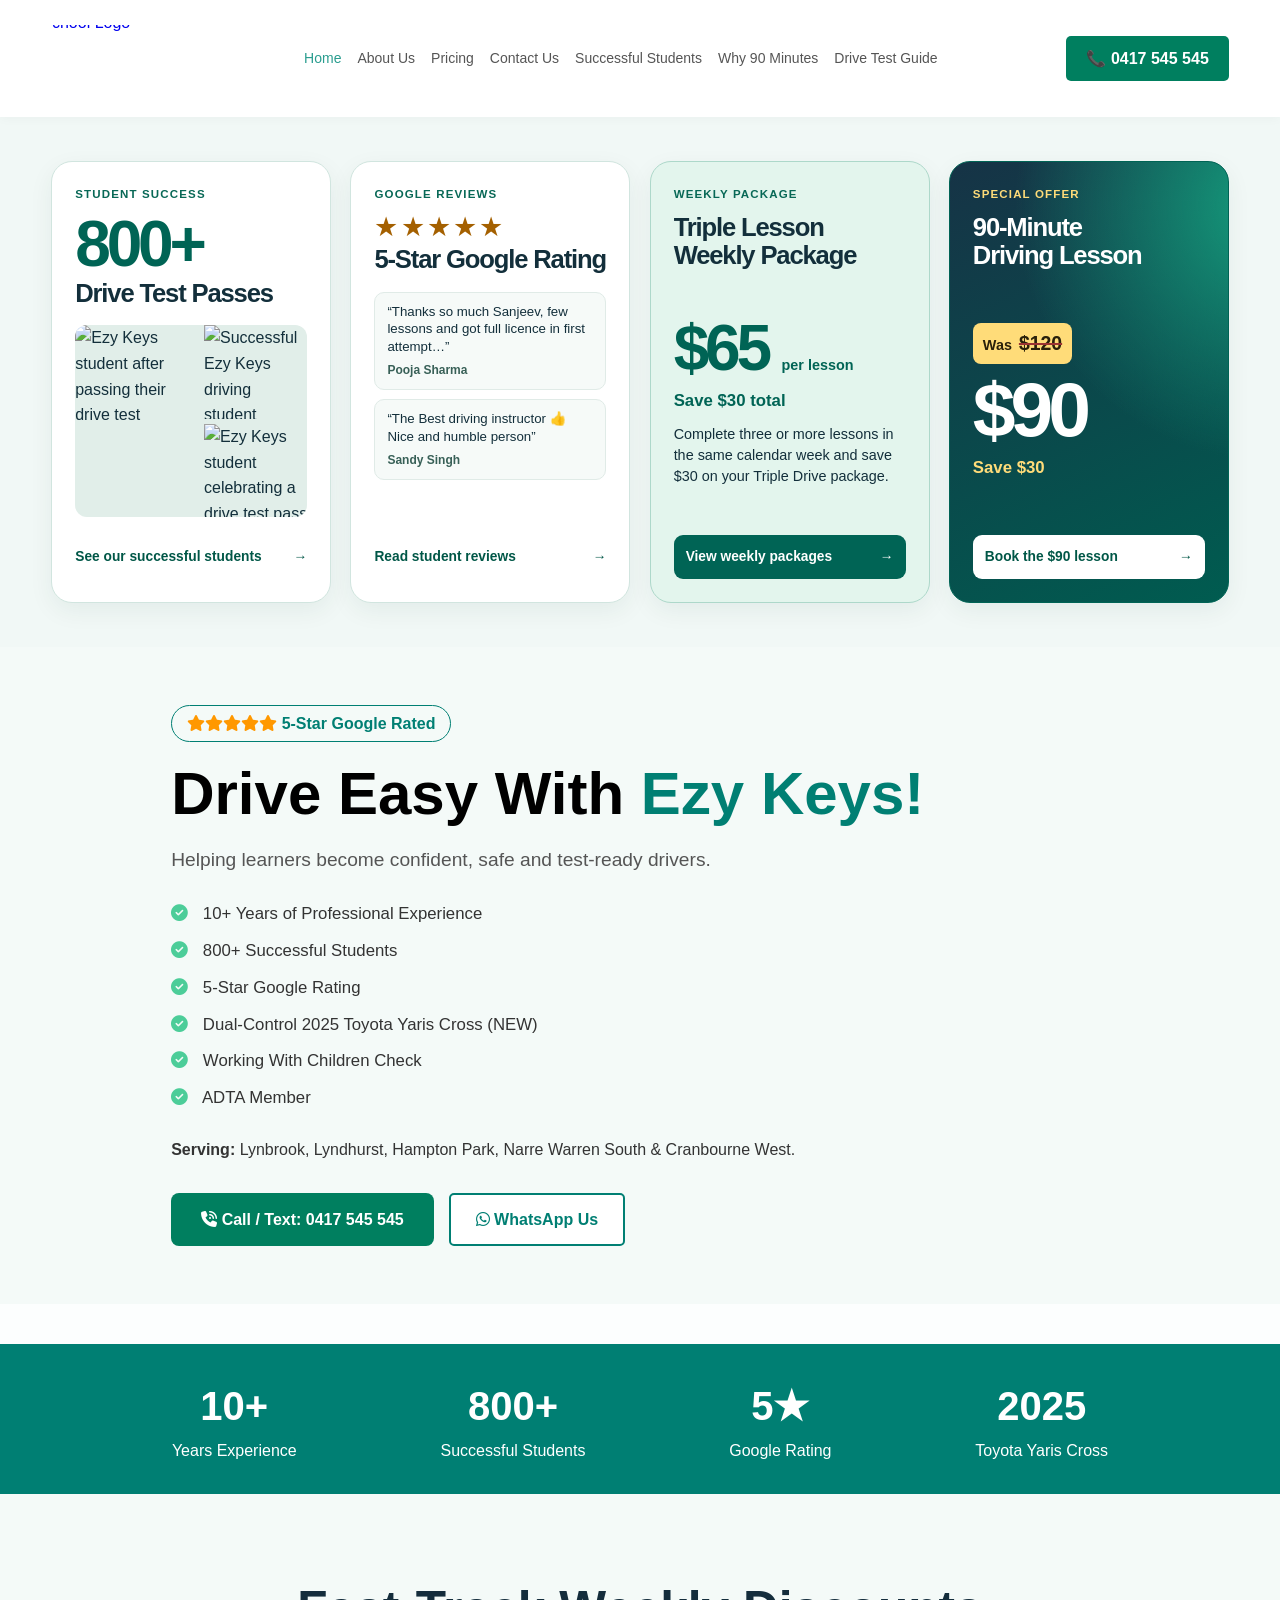
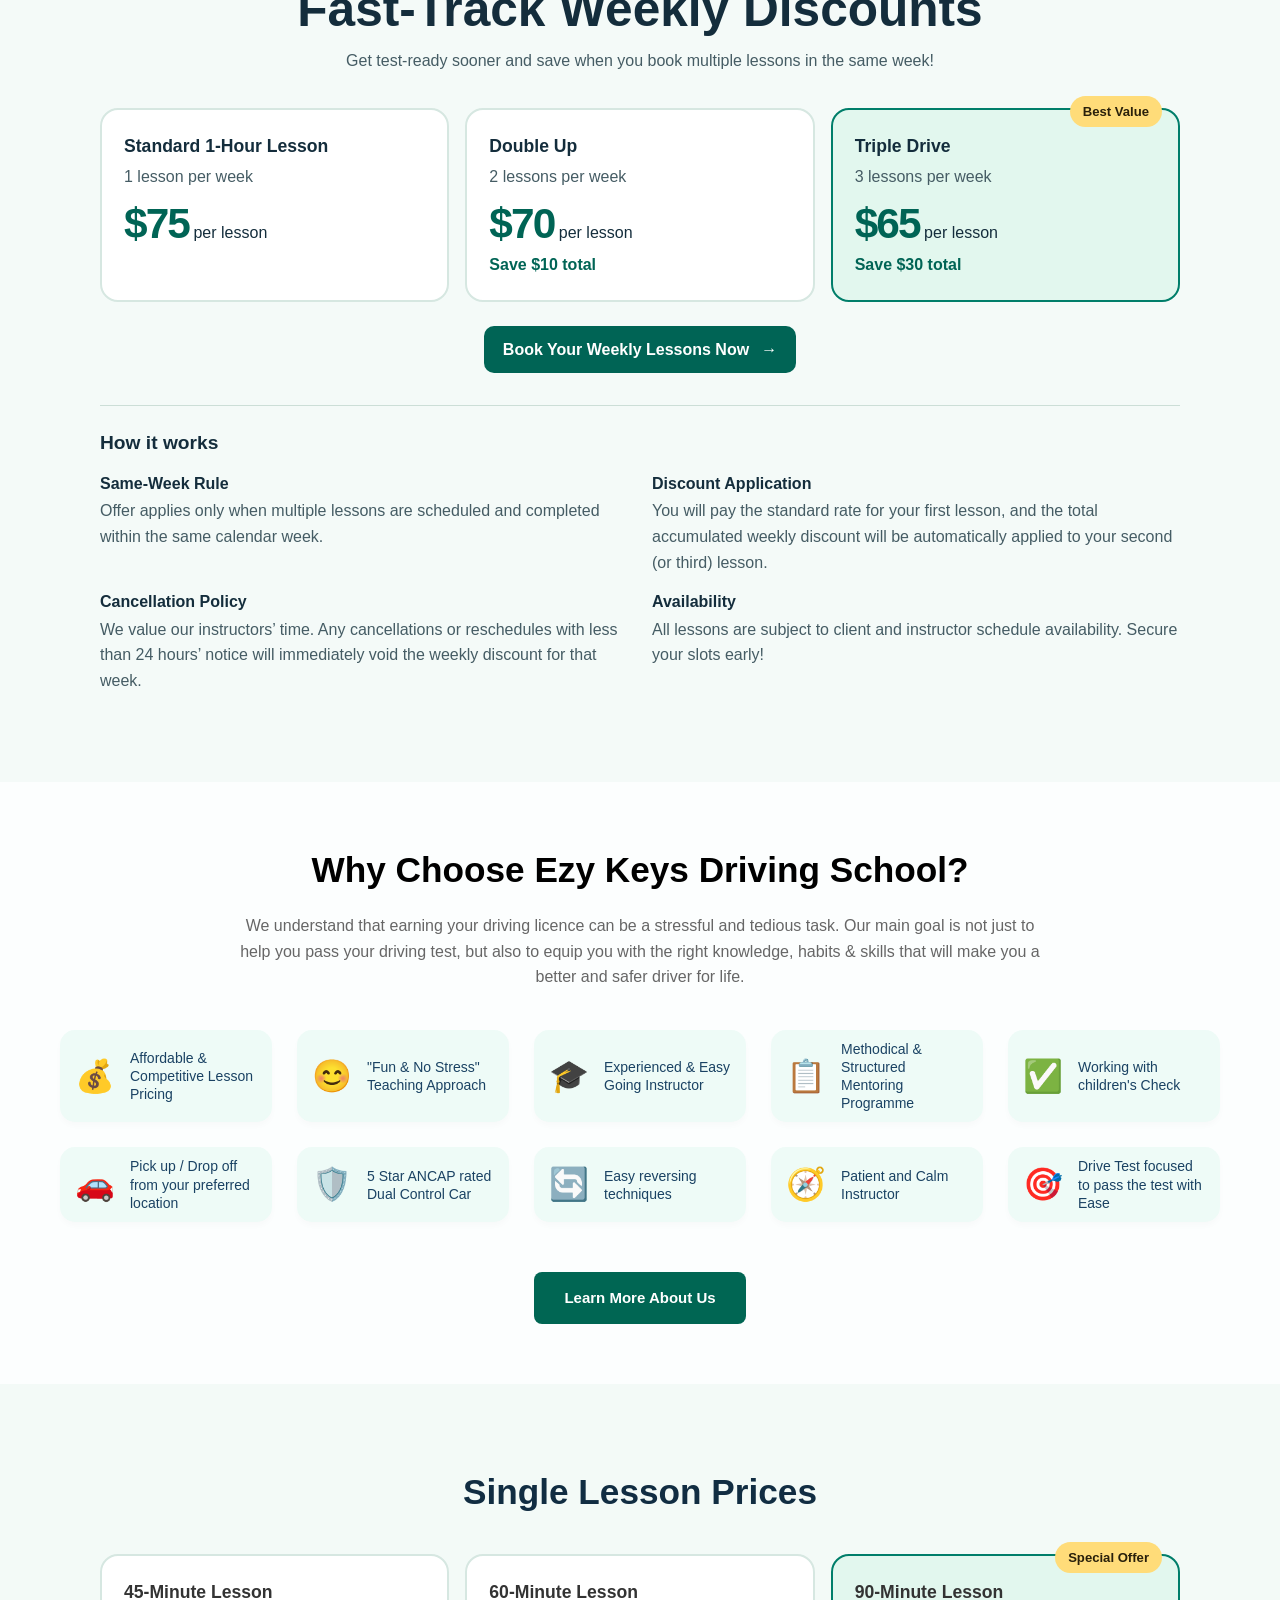
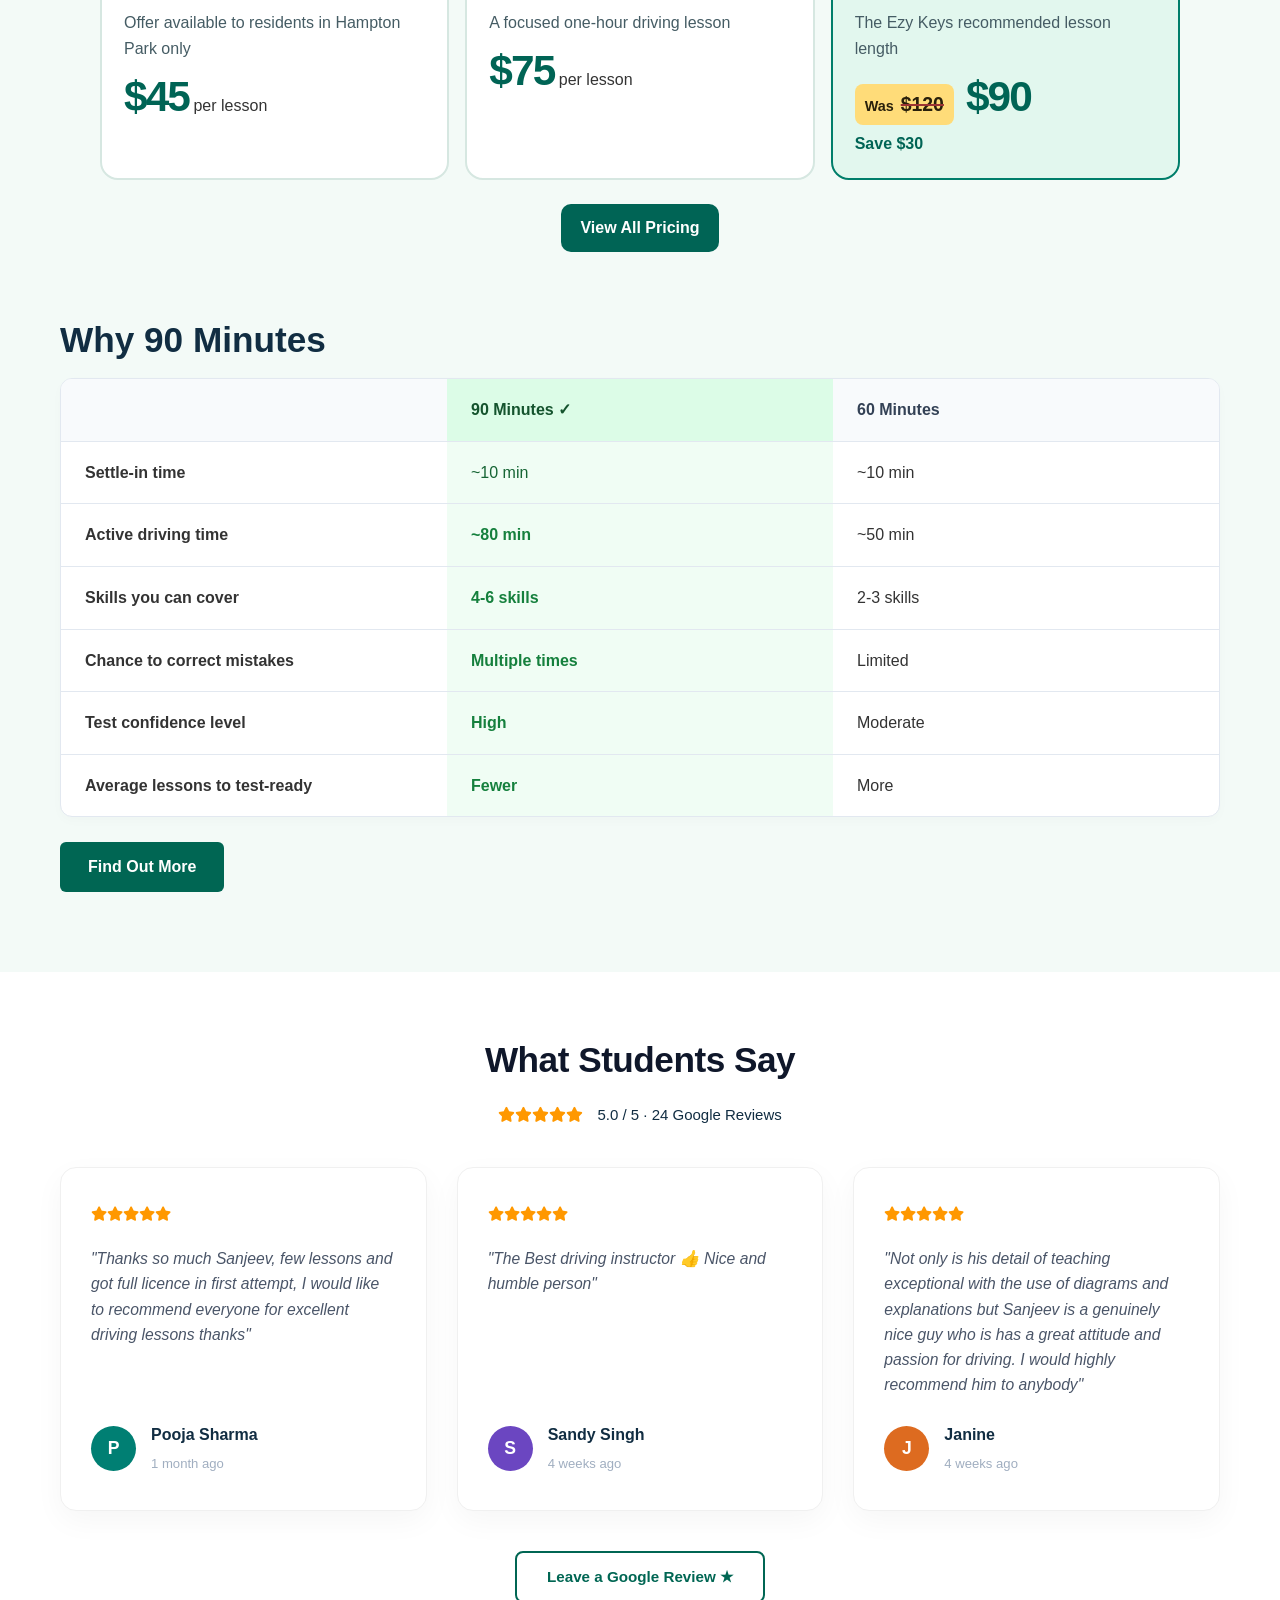
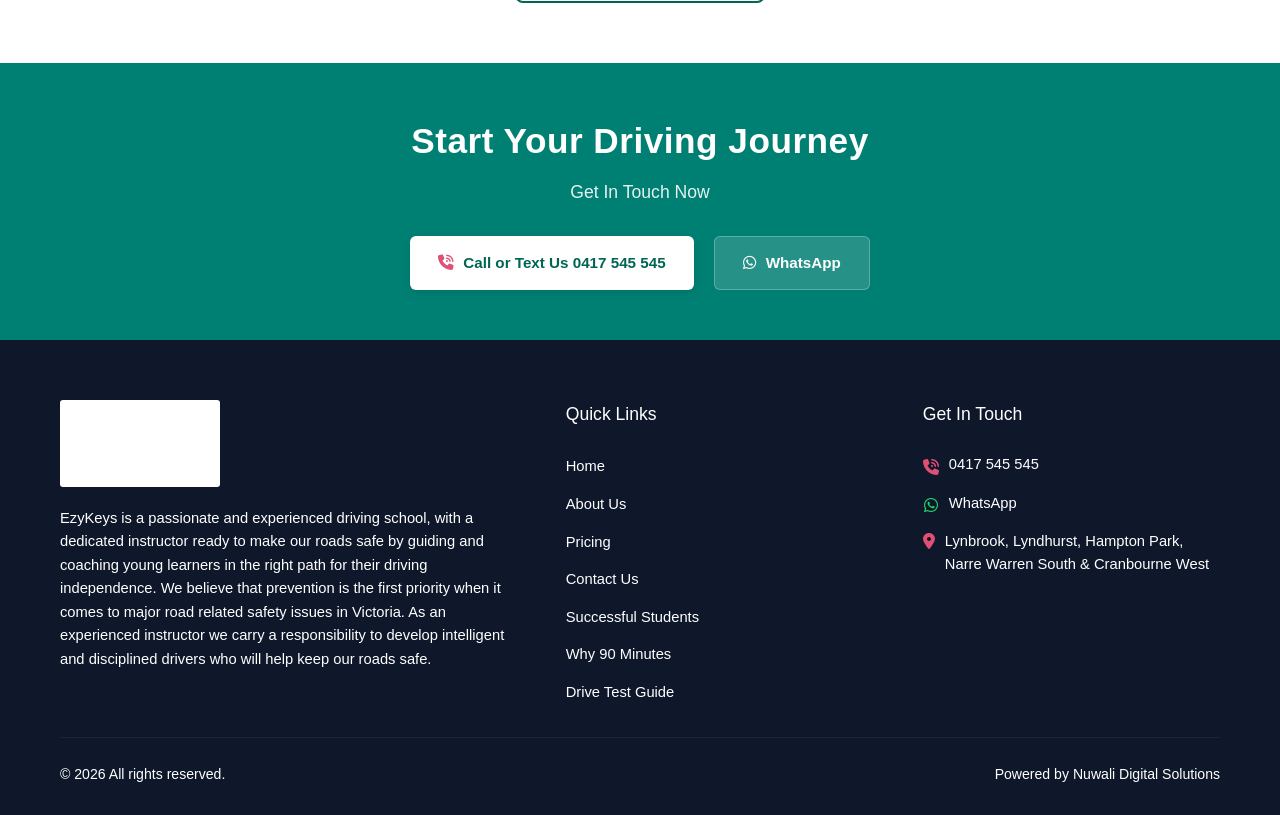
==== homepage-preview.html @ 24367bb5 "Add separate responsive Ezy Keys homepage preview" ====
<!DOCTYPE html>
<html lang="en">
<head>
    <meta charset="UTF-8">
    <meta name="viewport" content="width=device-width, initial-scale=1.0">
    <link rel="icon" type="image/png" href="https://ezykeys.com.au/favicon.svg">
    <title>Top-Rated Driving School Lynbrook, Lyndhurst, Hampton Park, Narre Warren South &amp; Cranbourne West | Ezy Keys</title>
    <meta name="robots" content="noindex, nofollow">
    <meta name="description" content="Pass your VicRoads drive test on the 1st try! 5-star Google rated driving school serving Lynbrook, Lyndhurst, Hampton Park, Narre Warren South &amp; Cranbourne West. Call 0417 545 545 to book.">
    <style>
/* ============================================================
   CSS VARIABLES
   ============================================================ */
:root {
    --primary-teal: #007f73;
    --secondary-teal: #2a9d8f;
    --accent-orange: #ff9800;
    --white: #ffffff;
    --light-bg: #f4faf8;
    --dark-grey: #333333;
    --text-secondary: #64748b;
    --text-main-dark: #0f172a;
    --brand-emerald: #007f5f;
    --brand-emerald-light: #e6f7f3;
    --brand-emerald-hover: #00644b;
    --border-gray: #e2e8f0;
    --bg-muted: #f8fafc;
}

/* ============================================================
   GLOBAL RESET
   ============================================================ */
* {
    margin: 0;
    padding: 0;
    box-sizing: border-box;
}

body {
    font-family: 'Inter', sans-serif;
    background-color: #fcfefe;
    color: #333333;
    line-height: 1.6;
}

/* ============================================================
   RESPONSIVE NAVBAR WITH HAMBURGER MENU
   ============================================================ */
header {
    display: flex;

    align-items: center;
    justify-content: space-between;
    padding: 25px 10%;
    background-color: #ffffff;
    box-shadow: 0 2px 10px rgba(0,0,0,0.03);
    position: sticky;
    top: 0;
    z-index: 1000;
}

.logo {
    display: flex;
    align-items: center;
    margin-left: 100px;
}

.logo img {
    height: 50px;
    width: auto;
    display: block;
}

/* Desktop Navigation */
.desktop-nav {
    display: flex;
    align-items: center;
    gap: 25px;
}

.desktop-nav a {
    text-decoration: none;
    color: #555555;
    font-weight: 500;
    font-size: 15px;
    transition: color 0.3s;
}

.desktop-nav a:hover,
.desktop-nav a.active {
    color: #2a9d8f;
}

.phone-btn {
    background-color: #007f5f;
    color: #ffffff !important;
    padding: 10px 20px;
    border-radius: 5px;
    text-decoration: none;
    font-weight: bold;
    display: inline-flex;
    align-items: center;
    gap: 8px;
    transition: background-color 0.3s;
}

.phone-btn:hover {
    background-color: #00644b;
}

/* Mobile Menu Toggle Button (Hidden on Desktop) */
.mobile-menu-toggle {
    display: none;
    background: none;
    border: none;
    cursor: pointer;
    padding: 8px;
    z-index: 1100;
}

.mobile-menu-toggle span {
    display: block;
    width: 25px;
    height: 3px;
    background-color: #007f5f;
    margin: 5px 0;
    border-radius: 2px;
    transition: all 0.3s ease;
}

.mobile-menu-toggle.active span:nth-child(1) {
    transform: rotate(45deg) translate(5px, 5px);
}

.mobile-menu-toggle.active span:nth-child(2) {
    opacity: 0;
}

.mobile-menu-toggle.active span:nth-child(3) {
    transform: rotate(-45deg) translate(6px, -6px);
}

/* Mobile Navigation Overlay */
.mobile-nav {
    display: none;
    position: fixed;
    top: 0;
    left: 0;
    width: 100%;
    height: 100vh;
    background-color: #ffffff;
    padding: 100px 30px 40px;
    flex-direction: column;
    align-items: center;
    gap: 0;
    z-index: 999;
    overflow-y: auto;
    transform: translateX(100%);
    transition: transform 0.3s ease;
}

.mobile-nav.active {
    transform: translateX(0);
}

.mobile-nav a {
    text-decoration: none;
    color: #333333;
    font-size: 18px;
    font-weight: 600;
    padding: 18px 0;
    width: 100%;
    text-align: center;
    border-bottom: 1px solid #f0f0f0;
    transition: color 0.3s;
}

.mobile-nav a:hover,
.mobile-nav a.active {
    color: #007f5f;
}

.mobile-nav .phone-btn {
    margin-top: 20px;
    width: 100%;
    max-width: 280px;
    justify-content: center;
    padding: 14px;
    font-size: 16px;
}

/* Overlay backdrop */
.mobile-overlay {
    display: none;
    position: fixed;
    top: 0;
    left: 0;
    width: 100%;
    height: 100%;
    background-color: rgba(0,0,0,0.5);
    z-index: 998;
    opacity: 0;
    transition: opacity 0.3s ease;
}

.mobile-overlay.active {
    display: block;
    opacity: 1;
}

body.menu-open {
    overflow: hidden;
}

/* ============================================================
   HOME PAGE
   ============================================================ */

/* --- Hero Section --- */
.hero-section-home {
    background-color: #f4faf8;
}

.hero-container-home {
    display: flex;
    padding: 80px 10% 60px 15%;
    align-items: center;
    justify-content: center;
    gap: 40px;
}

.hero-text {
    flex: 1;
}

.rating-badge {
    display: inline-block !important;
    background-color: transparent !important;
    color: var(--accent-orange) !important;
    border: 1px solid var(--primary-teal) !important;
    padding: 5px 15px;
    border-radius: 20px;
}

.rating-badge span {
    color: var(--primary-teal) !important;
}

.hero-text h1 {
    font-size: 60px;
    color: var(--primary-teal);
    line-height: 1.2;
    margin-bottom: 15px;
    margin-top: 50px;
}

.hero-text h1 span {
    color: #000000;
}

.subtitle {
    font-size: 1.2rem;
    margin-bottom: 25px;
    color: #555;
}

.features-list1 {
    list-style: none;
    margin-bottom: 25px;
    font-weight: 100;
}

.features-list1 li {
    margin-bottom: 10px;
    font-size: 1.05rem;
    
}

.features-list1 i {
    color: var(--secondary-teal);
    margin-right: 10px;
}

.service-areas {
    margin-bottom: 30px;
}

.cta-buttons1 {
    display: flex;
    align-items: start;
    gap: 15px;
}

.btn {
    padding: 12px 25px;
    border-radius: 5px;
    text-decoration: none;
    font-weight: bold;
    display: inline-block;
    transition: transform 0.2s;
}

.btn:hover {
    transform: translateY(-2px);
}

.btn-primary {
    background-color: var(--primary-teal);
    color: var(--white);
}

.btn-whatsapp {
    border: solid 2px #007f73;
    background-color: #ffffff;
    color: #007f73;
}

.btn-white {
    background-color: var(--white);
    color: var(--primary-teal);
}

/* --- Hero Image Configuration --- */
.hero-image {
    flex: 1;
    display: flex;
    justify-content: center;
    align-items: center;
}

.hero-collage-img {
    width: 100%;
    max-width: 550px;
    height: auto;
    border-radius: 15px;
    box-shadow: 0 4px 15px rgba(0,0,0,0.05);
    display: block;
}

.grid-item {
    background-color: #ddd;
    border-radius: 10px;
    min-height: 150px;
    background-size: cover;
    background-position: center;
}

.main-img {
    grid-row: span 2;
    min-height: 500px;
    background-image: url('https://ezykeys.com.au/Ezy-Keys-Yaris.png');
}

/* --- Stats Bar --- */
.stats-bar1 {
    background-color: var(--primary-teal);
    color: var(--white);
    text-align: center;
}

.stats-container1 {
    display: flex;
    justify-content: space-around;
    padding: 30px 100px 30px 100px ;
    margin-top: 40px;
    font-weight: 100;
}

.stat-item h3 {
    font-size: 2.5rem;
}

/* --- Why Choose Section --- */
.container-why-choose {
    max-width: 1200px;
    margin: 0 auto;
    padding: 60px 20px;
}

.section-title-why-choose {
    text-align: center;
    font-size: 2.2rem;
    color: black;
    margin-bottom: 15px;
}

.section-subtitle-why-choose {
    text-align: center;
    max-width: 800px;
    font-weight: 200;
    margin: 0 auto 40px auto;
    color: #666;
}

/* --- Grid Features --- */
.grid-features1 {
    display: grid;
    grid-template-columns: repeat(auto-fit, minmax(180px, 1fr));
    gap: 25px;
}

.feat-card1 {
    background: #eefbf7;
    padding: 10px 15px;
    border-radius: 15px;
    box-shadow: 0 4px 6px rgba(0,0,0,0.02);
    display: flex;
    align-items: center;
    gap: 15px;
    text-align: left;
}

.feat-card1 p {
    color: #1a4263;
    font-size: 14px;
    font-weight: 400;
    margin: 0;
    line-height: 1.3;
}

.feat-emoji {
    font-size: 2rem;
    display: flex;
    align-items: center;
    justify-content: center;
    flex-shrink: 0;
}

.feat-card1 h4 {
    margin-bottom: 10px;
}

.about-btn-container {
    display: flex;
    justify-content: center;
    margin-top: 50px;
}

.btn-about {
    background-color: #006653;
    color: var(--white);
    padding: 14px 30px;
    border-radius: 8px;
    font-size: 15px;
    font-weight: bold;
    text-align: center;
    transition: background-color 0.3s, transform 0.2s;
    border: none;
    cursor: pointer;
}

.btn-about:hover {
    background-color: #004d3e;
    transform: translateY(-2px);
}

/* --- Why 90 Section --- */
.why-90-section {
    background-color: #f3faf7;
    padding: 60px 0;

}

.why-90-split-container {
    display: flex;
    flex-direction: column;
    align-items: center;
    justify-content: center;
    gap: 50px;
    max-width: 1200px;
    margin: 0 auto;
    padding: 0 20px;
}

.why-90-left-col {
    flex: 1.2;
    min-width: 0;
}

.why-90-title {
    font-size: 2.2rem;
    font-weight: 800;
    color: #112d42;
    margin-bottom: 10px;
}

.why-90-intro {
    font-size: 1rem;
    color: #556b7d;
    margin-bottom: 25px;
}

.why-90-list {
    list-style: none;
    padding: 0;
    margin-bottom: 30px;
}

.why-90-list li {
    display: flex;
    align-items: flex-start;
    gap: 10px;
    margin-bottom: 15px;
    font-size: 0.95rem;
    line-height: 1.4;
    color: #2c3e50;
}

.why-90-list li i {
    color: #007f73;
    margin-top: 4px;
    font-size: 0.9rem;
}

.why-90-btn-wrapper {
    margin-top: 25px;
}

.btn-find-out {
    background-color: #006653;
    color: white;
    padding: 12px 28px;
    border-radius: 6px;
    text-decoration: none;
    font-weight: bold;
    display: inline-block;
    transition: 0.3s;
}

.btn-find-out:hover {
    background-color: #004d3e;
}

.why-90-right-col {
    flex: 0.8;
    display: flex;
    flex-direction: column;
    justify-content: center;
    gap: 20px;
    min-height: 100%;
}

.mini-price-card {
    background: #ffffff;
    width: 100%;
    max-width: 800px;
    padding: 10px 30px;
    border-radius: 12px;
    box-shadow: 0 10px 30px rgba(0, 0, 0, 0.04);
    text-align: center;
    border: 1px solid rgba(0, 0, 0, 0.02);
}

.timer-icon-wrapper i {
    font-size: 2.5rem;
    color: #4b306b;
    margin-bottom: 15px;
}

.mini-price-card h3 {
    font-size: 1.5rem;
    color: #112d42;
    margin-bottom: 5px;
}

.mini-price-card .card-subtitle {
    font-size: 0.85rem;
    color: #888;
    margin-bottom: 30px;
}

.price-row {
    display: flex;
    justify-content: space-between;
    align-items: center;
    padding: 15px 0;
    border-top: 1px solid #f0f0f0;
    font-size: 0.95rem;
}

.price-row:last-of-type {
    border-bottom: 1px solid #f0f0f0;
    margin-bottom: 25px;
}

.lesson-name {
    color: #555;
    font-weight: 500;
}

.lesson-cost {
    font-weight: 800;
    color: #006653;
    font-size: 1.2rem;
}

.btn-view-pricing {
    background-color: #007f73;
    color: white;
    display: block;
    padding: 12px;
    border-radius: 6px;
    text-decoration: none;
    font-weight: bold;
    font-size: 0.95rem;
    transition: 0.3s;
}

.btn-view-pricing:hover {
    background-color: #005c53;
}

.special-offer {
    position: relative;
    overflow: hidden;
    margin: 22px 0;
    padding: 22px 24px;
    background: linear-gradient(135deg, #fff6d8 0%, #eefbf6 100%);
    border: 2px solid #f0c75e;
    border-radius: 12px;
    text-align: left;
    box-shadow: 0 8px 22px rgba(240, 199, 94, 0.2);
}

.special-offer::after {
    content: "★";
    position: absolute;
    top: -24px;
    right: 10px;
    color: rgba(240, 199, 94, 0.22);
    font-size: 100px;
    line-height: 1;
    transform: rotate(12deg);
}

.offer-badge {
    position: relative;
    z-index: 1;
    display: inline-flex;
    align-items: center;
    gap: 8px;
    margin-bottom: 12px;
    padding: 7px 12px;
    color: #ffffff;
    background: #5b357d;
    border-radius: 999px;
    font-size: 0.78rem;
    font-weight: 700;
    letter-spacing: 0.04em;
    text-transform: uppercase;
}

.special-offer h4 {
    position: relative;
    z-index: 1;
    margin: 0 0 8px;
    color: #112d42;
    font-size: 1.25rem;
    line-height: 1.3;
}

.special-offer .offer-price {
    position: relative;
    z-index: 1;
    margin: 0;
    color: #4b5563;
    font-size: 1rem;
}

.special-offer .offer-price strong {
    color: #007f5f;
    font-size: 1.45rem;
}

.benefits-grid {
    display: grid;
    grid-template-columns: 1fr 1fr;
    gap: 20px;
    max-width: 900px;
    margin: 0 auto;
}

.benefit-item {
    background: var(--white);
    padding: 15px 20px;
    border-left: 4px solid var(--primary-teal);
    border-radius: 4px;
    box-shadow: 0 2px 4px rgba(0,0,0,0.02);
}

/* --- Pricing Section --- */
.pricing-container {
    display: flex;
    justify-content: center;
    gap: 30px;
    margin-top: 30px;
    flex-wrap: wrap;
}

.price-card {
    background: var(--white);
    border: 1px solid #eee;
    padding: 40px 30px;
    border-radius: 10px;
    text-align: center;
    width: 300px;
    position: relative;
    box-shadow: 0 5px 15px rgba(0,0,0,0.05);
}

.price-card.featured {
    background: var(--primary-teal);
    color: var(--white);
    transform: scale(1.05);
}

.price-card .price {
    font-size: 3rem;
    font-weight: 800;
    margin: 20px 0;
    color: var(--primary-teal);
}

.price-card.featured .price {
    color: var(--white);
}

.price-card .badge {
    position: absolute;
    top: 15px;
    right: 15px;
    background: var(--accent-orange);
    color: white;
    padding: 3px 10px;
    font-size: 0.75rem;
    border-radius: 10px;
    font-weight: bold;
}

/* --- Testimonials Section --- */
.testimonials-section {
    background-color: #ffffff;
    padding: 60px 0;
}

.rating-summary {
    text-align: center;
    color: #ff9800;
    margin-bottom: 40px;
    font-size: 15px;
    margin-top: -25px;
}

.rating-summary span {
    color: #112d42;
    font-weight: 400;
    margin-left: 10px;
}

.container-testimonials {
    max-width: 1200px;
    margin: 0 auto;
    padding: 0 20px;
}

.testimonials-grid {
    display: grid;
    grid-template-columns: repeat(auto-fit, minmax(300px, 1fr));
    gap: 30px;
    margin-bottom: 40px;
}

.review-card {
    background: #ffffff;
    padding: 35px 30px;
    border-radius: 16px;
    border: 1px solid #f0f0f0;
    box-shadow: 0 10px 30px rgba(0, 0, 0, 0.04);
    display: flex;
    flex-direction: column;
    justify-content: space-between;
}

.card-stars {
    color: #ff9800;
    font-size: 0.9rem;
    margin-bottom: 20px;
}

.review-text {
    font-size: 0.98rem;
    font-weight: 100;
    line-height: 1.6;
    color: #4a5568;
    font-style: italic;
    margin-bottom: 25px;
    flex-grow: 1;
}

.reviewer-profile {
    display: flex;
    align-items: center;
    gap: 15px;
}

.avatar {
    width: 45px;
    height: 45px;
    border-radius: 50%;
    display: flex;
    align-items: center;
    justify-content: center;
    color: #ffffff;
    font-weight: bold;
    font-size: 1.1rem;
    flex-shrink: 0;
}

.avatar-teal { background-color: #007f73; }
.avatar-purple { background-color: #6b46c1; }
.avatar-orange { background-color: #dd6b20; }

.reviewer-info h5 {
    font-size: 1rem;
    color: #112d42;
    margin: 0 0 2px 0;
    font-weight: 700;
}

.review-time {
    font-size: 0.82rem;
    color: #a0aec0;
}

.review-btn-container {
    display: flex;
    justify-content: center;
    margin-top: 40px;
}

.btn-google-review {
    background-color: transparent;
    color: #006653;
    border: 2px solid #006653;
    padding: 12px 30px;
    border-radius: 8px;
    text-decoration: none;
    font-weight: bold;
    font-size: 0.95rem;
    transition: all 0.3s ease;
}

.btn-google-review:hover {
    background-color: #006653;
    color: #ffffff;
}

/* --- Green CTA Banner --- */
.cta-banner-section {
    background-color: #007f73;
    padding: 50px 0;
    text-align: center;
    color: #ffffff;
}

.cta-banner-container {
    max-width: 1100px;
    margin: 0 auto;
    padding: 0 20px;
}

.cta-banner-container h2 {
    font-size: 2.2rem;
    font-weight: 700;
    margin-bottom: 8px;
    letter-spacing: 0.5px;
}

.cta-banner-container p {
    font-size: 1.1rem;
    opacity: 0.9;
    margin-bottom: 30px;
}

.cta-banner-buttons {
    display: flex;
    justify-content: center;
    gap: 20px;
    flex-wrap: wrap;
}

.cta-btn-phone {
    background-color: #ffffff;
    color: #006653;
    padding: 14px 28px;
    border-radius: 6px;
    text-decoration: none;
    font-weight: bold;
    font-size: 0.95rem;
    display: inline-flex;
    align-items: center;
    gap: 10px;
    box-shadow: 0 4px 10px rgba(0, 0, 0, 0.08);
    transition: background-color 0.3s;
}

.cta-btn-phone i {
    color: #e04f76;
}

.cta-btn-phone:hover {
    background-color: #f0f0f0;
}

.cta-btn-whatsapp {
    background-color: rgba(255, 255, 255, 0.15);
    color: #ffffff;
    border: 1px solid rgba(255, 255, 255, 0.25);
    padding: 14px 28px;
    border-radius: 6px;
    text-decoration: none;
    font-weight: bold;
    font-size: 0.95rem;
    display: inline-flex;
    align-items: center;
    gap: 10px;
    transition: background-color 0.3s;
}

.cta-btn-whatsapp:hover {
    background-color: rgba(255, 255, 255, 0.25);
}

/* ============================================================
   ABOUT PAGE
   ============================================================ */
.hero {
    text-align: left;
    padding: 90px 30px;
    background-color: #0dad9514;
}

.hero-content {
    max-width: 1200px;
    margin: 0 auto;
    display: flex;
    flex-direction: column;
    align-items: flex-start;
    gap: 10px;
}

.hero h1 {
    font-size: 36px;
    color: #1d3557;
    font-weight: 510;
    margin: 0;
}

.hero p {
    font-size: 18px;
    color: #666666;
    font-weight: 300;
    margin: 0;
}

/* Keep the pricing introduction directly below the title. */
.pricing-hero-content {
    display: flex;
    flex-direction: column;
    align-items: flex-start;
    gap: 18px;
}

.pricing-hero-content h1,
.pricing-hero-content p {
    margin: 0;
}

.container {
    max-width: 1200px;
    margin: 0 auto;
    padding: 100px 20px;
    display: grid;
    grid-template-columns: 1.2fr 1fr;
    gap: 60px;
    align-items: start;
}

.message-section h2 {
    font-size: 32px;
    color: #1d3557;
    margin-bottom: 5px;
}

.message-section h3 {
    font-size: 18px;
    color: #2a9d8f;
    font-weight: 500;
    margin-bottom: 25px;
}

.message-section p {
    color: #555555;
    font-size: 16px;
    text-align: justify;
}

.credentials-card {
    background-color: #0dad9514;
    border-radius: 12px;
    padding: 35px;
    box-shadow: 0 4px 20px rgba(0, 0, 0, 0.02);
}

.credentials-card h2 {
    font-size: 22px;
    color: #1d3557;
    margin-bottom: 25px;
}

.credentials-list {
    list-style: none;
}

.credentials-list li {
    display: flex;
    align-items: center;
    gap: 10px;
    margin-bottom:8px;
    font-size: 15px;
    font-weight: 200;
    color: #444444;
}

.credentials-list li:last-child {
    margin-bottom: 0;
}

.icon {
    font-size: 20px;
    min-width: 25px;
    text-align: center;
}

/* --- What We're Made Of Section --- */
.advantages-section {
    padding: 60px 20px 80px 20px;
    background-color: #ffffff;
}

.advantages-header {
    text-align: center;
    margin-bottom: 50px;
}

.advantages-header h2 {
    font-size: 36px;
    color: #112d42;
    font-weight: 700;
    margin-bottom: 10px;
}

.advantages-header p {
    font-size: 16px;
    color: #778899;
    font-weight: 400;
}

.advantages-grid {
    max-width: 1200px;
    margin: 0 auto;
    display: grid;
    grid-template-columns: 1fr 1fr;
    gap: 30px;
}

.advantage-card {
    background: #ffffff;
    border: 1px solid #eef2f5;
    border-radius: 16px;
    padding: 20px 35px;
    text-align: center;
    box-shadow: 0 10px 30px rgba(0, 0, 0, 0.1);
    transition: transform 0.3s ease, box-shadow 0.3s ease;
}

.advantage-card:hover {
    transform: translateY(-4px);
    box-shadow: 0 15px 35px rgba(0, 0, 0, 0.04);
}

.card-emoji {
    font-size: 28px;
    margin-bottom: 15px;
    display: inline-block;
}

.advantage-card h3 {
    font-size: 20px;
    color: #112d42;
    margin-bottom: 15px;
    font-weight: 700;
}

.advantage-card p {
    font-size: 14.5px;
    color: #556677;
    line-height: 1.7;
    text-align: center;
}

/* --- Service Area Section --- */
.service-area-section {
    padding: 60px 20px 80px 20px;
    background-color: #fcfefe;
    text-align: center;
}

.service-area-section h2 {
    font-size: 36px;
    color: #112d42;
    font-weight: 700;
    margin-bottom: 10px;
}

.service-area-section .subtitle {
    font-size: 16px;
    color: #556677;
    margin-bottom: 40px;
}

.locations-container {
    display: flex;
    justify-content: center;
    align-items: center;
    flex-wrap: wrap;
    gap: 15px;
    max-width: 1000px;
    margin: 0 auto 50px auto;
}

.location-badge {
    background-color: #eefbf7;
    border: 1px solid #ccefe4;
    color: #007f5f;
    padding: 12px 24px;
    border-radius: 50px;
    font-size: 16px;
    font-weight: 600;
    display: inline-flex;
    align-items: center;
    gap: 8px;
}

.location-badge span {
    color: #e63946;
}

.service-area-cta {
    margin-top: 20px;
}

.service-area-cta p {
    font-size: 16px;
    color: #556677;
    margin-bottom: 25px;
    font-weight: 500;
}

.cta-buttons {
    display: flex;
    justify-content: center;
    align-items: center;
    gap: 20px;
}

.btn-primary {
    background-color: #007f5f;
    color: #ffffff;
    padding: 14px 30px;
    border-radius: 8px;
    text-decoration: none;
    font-weight: bold;
    font-size: 16px;
    transition: background-color 0.3s;
    border: none;
    cursor: pointer;
}

.btn-primary:hover {
    background-color: #00644b;
}

.btn-secondary {
    background-color: transparent;
    color: #007f5f;
    padding: 13px 29px;
    border-radius: 8px;
    text-decoration: none;
    font-weight: bold;
    font-size: 16px;
    border: 2px solid #007f5f;
    transition: background-color 0.3s, color 0.3s;
    cursor: pointer;
}

.btn-secondary:hover {
    background-color: #eefbf7;
}

/* ============================================================
   CONTACT PAGE
   ============================================================ */
.hero-banner-section {
    background-color: #f1faf7;
    padding: 50px 8%;
    text-align: left;
}

.hero-banner-section h1 {
    font-size: 36px;
    font-weight: 700;
    color: #0f2942;
    margin-bottom: 8px;
}

.hero-banner-section p {
    font-size: 15px;
    color: var(--text-secondary);
}

.contact-content-grid-container {
    max-width: 1140px;
    margin: 50px auto;
    padding: 0 20px;
    display: grid;
    grid-template-columns: 1fr 1fr;
    gap: 40px;
    align-items: start;
}

.left-details-pane {
    display: flex;
    flex-direction: column;
    gap: 16px;
}

.left-details-pane h2 {
    font-size: 26px;
    color: var(--text-main-dark);
    font-weight: 700;
    margin-bottom: 10px;
}

.info-detail-row-card {
    background: #ffffff;
    border: 1px solid var(--border-gray);
    border-radius: 10px;
    padding: 18px 20px;
    display: flex;
    align-items: center;
    gap: 16px;
}

.info-detail-row-card .icon-wrapper-circle {
    width: 44px;
    height: 44px;
    border-radius: 50%;
    background-color: var(--brand-emerald-light);
    color: var(--brand-emerald);
    display: flex;
    align-items: center;
    justify-content: center;
    font-size: 16px;
    flex-shrink: 0;
}

.card-text-node p.label-node {
    font-size: 11px;
    color: #64748b;
    text-transform: uppercase;
    letter-spacing: 0.5px;
    margin-bottom: 2px;
    font-weight: 600;
}

.card-text-node p.value-node {
    font-size: 15px;
    font-weight: 700;
    color: var(--text-main-dark);
}

.card-text-node a.value-link-node {
    font-size: 15px;
    font-weight: 700;
    color: var(--text-main-dark);
    text-decoration: none;
}

.suburb-span-text {
    font-size: 13px;
    color: var(--text-secondary);
    font-weight: 400;
    display: block;
    margin-top: 2px;
}

.right-emphasis-panel-box {
    background-color: var(--brand-emerald);
    color: #ffffff;
    border-radius: 14px;
    padding: 35px;
}

.right-emphasis-panel-box h3 {
    font-size: 24px;
    font-weight: 700;
    margin-bottom: 15px;
}

.right-emphasis-panel-box p.description-body {
    font-size: 14px;
    line-height: 1.6;
    color: rgba(255, 255, 255, 0.95);
    margin-bottom: 30px;
    text-align: left;
}

.action-button-stack {
    display: flex;
    flex-direction: column;
    gap: 12px;
}

.action-button-stack a {
    display: flex;
    align-items: center;
    justify-content: center;
    gap: 10px;
    padding: 12px;
    border-radius: 6px;
    text-decoration: none;
    font-weight: 700;
    font-size: 14.5px;
    transition: opacity 0.2s ease;
}

.action-button-stack a:hover {
    opacity: 0.95;
}

.action-button-stack a.light-btn {
    background-color: #ffffff;
    color: var(--brand-emerald);
}

.action-button-stack a.translucent-btn {
    background-color: rgba(255, 255, 255, 0.15);
    color: #ffffff;
    border: 1px solid rgba(255, 255, 255, 0.2);
}

.review-callout-section {
    background-color: var(--bg-muted);
    padding: 60px 20px;
    text-align: center;
    border-top: 1px solid var(--border-gray);
}

.review-callout-section h2 {
    font-size: 26px;
    font-weight: 700;
    color: #0f2942;
    margin-bottom: 12px;
}

.review-callout-section p {
    font-size: 15px;
    color: var(--text-secondary);
    margin-bottom: 24px;
    max-width: 700px;
    margin-left: auto;
    margin-right: auto;
}

.review-cta-btn {
    background-color: var(--brand-emerald);
    color: #ffffff;
    padding: 12px 28px;
    border-radius: 6px;
    text-decoration: none;
    font-weight: 700;
    font-size: 15px;
    display: inline-flex;
    align-items: center;
    gap: 8px;
    transition: background-color 0.2s ease;
    border: none;
}

.review-cta-btn:hover {
    background-color: var(--brand-emerald-hover);
}

.review-cta-btn i {
    color: #f59e0b;
}

/* ============================================================
   PRICING PAGE
   ============================================================ */
.pricing-container {
    margin-bottom: 60px;
}

.info-section-1 {
    margin-bottom: 60px;
    margin-top: 60px;
}

.pricing-container-1 h2 {
    font-size: 24px;
    color: #1d3557;
    margin-bottom: 30px;
    font-weight: 700;
}

.pricing-grid-1 {
    display: grid;
    grid-template-columns: repeat(auto-fit, minmax(280px, 1fr));
    gap: 25px;
    align-items: start;
}

.card {
    background: #ffffff;
    border: 1px solid #e0e0e0;
    border-radius: 16px;
    padding: 20px 40px; /* Reduced vertical padding from 30px to 20px */
    position: relative;
    box-shadow: 0 10px 30px rgba(0, 0, 0, 0.05);
    
    display: flex;
    flex-direction: column;
    justify-content: center; 
    align-items: flex-start; 
    
    height: 220px;
    box-sizing: border-box;
} 

/* Adjusting the text elements to bring them closer together */
.card h3, .card .duration {
    margin: 0 0 2px 0; /* Tiny 2px gap beneath the lesson duration */
    font-size: 18px;
    color: #666666;
}

.card .price {
    margin: 0; /* No margin around the price to keep it snug */
    font-size: 48px;
    font-weight: bold;
    color: #2d6a4f;
    line-height: 1.1; /* Tighter line height prevents invisible text box padding */
}

.card .star-badge {
    margin-top: 4px; /* Lowered from 12px to 4px to bring the star close to the price */
    color: #2d6a4f;
    display: flex;
    align-items: center;
    gap: 6px;
}

.card.featured {
    border: 2px solid #2d6a4f;
    height: 220px;
    min-height: 220px;
}

.badge {
    position: absolute;
    top: 0;
    left: 30px;
    transform: translateY(-50%);
    background-color: #007f5f;
    color: #ffffff;
    font-size: 11px;
    font-weight: 700;
    padding: 4px 12px;
    border-radius: 4px;
    text-transform: uppercase;
    letter-spacing: 0.5px;
}

.card-title {
    font-size: 14px;
    color: #666666;
    margin-bottom: 15px;
    font-weight: 500;
}

.card-price {
    font-size: 44px;
    color: #007f5f;
    font-weight: 700;
    margin-bottom: 15px;
}

.card-footer-text {
    font-size: 13px;
    color: #555555;
    display: flex;
    align-items: center;
    gap: 4px;
}

.pricing-offer-tag {
    display: flex;
    align-items: center;
    gap: 9px;
    width: 100%;
    padding: 10px 12px;
    color: #4a3510;
    background: linear-gradient(135deg, #fff1b8 0%, #fff9e7 100%);
    border: 1px solid #e8bd42;
    border-radius: 10px;
    box-shadow: 0 5px 14px rgba(232, 189, 66, 0.2);
    font-size: 0.78rem;
    line-height: 1.3;
    box-sizing: border-box;
}

.pricing-offer-tag i {
    flex-shrink: 0;
    color: #6b3e86;
    font-size: 1.05rem;
}

.pricing-offer-tag strong {
    display: block;
    color: #6b3e86;
    font-size: 0.7rem;
    letter-spacing: 0.04em;
    text-transform: uppercase;
}

.pricing-offer-price {
    flex-shrink: 0;
    margin-left: auto;
    color: #007f5f;
    font-size: 1rem;
    font-weight: 800;
}

/* --- Drive Test Package --- */
.drive-test-section {
    margin-top: 60px;
    border-top: 1px solid #eee;
    padding-top: 60px;
}

.drive-test-header {
    margin-bottom: 30px;
}

.drive-test-header h2 {
    font-size: 26px;
    color: #112d42;
    font-weight: 700;
    margin-bottom: 8px;
}

.drive-test-header p {
    font-size: 15px;
    color: #666666;
}

.drive-test-layout {
    display: grid;
    grid-template-columns: 1.1fr 0.9fr;
    gap: 40px;
    align-items: center;
}

.drive-test-image-container {
    width: 100%;
    border-radius: 16px;
    overflow: hidden;
    box-shadow: 0 4px 20px rgba(0, 0, 0, 0.05);
}

.drive-test-image-container img {
    width: 100%;
    height: auto;
    display: block;
    object-fit: cover;
}

.package-details-card {
    background: #ffffff;
    border: 1px solid #a3daf2;
    border-radius: 16px;
    padding: 40px;
    box-shadow: 0 10px 30px rgba(0, 0, 0, 0.02);
}

.package-details-card h3 {
    font-size: 20px;
    color: #112d42;
    margin-bottom: 10px;
    font-weight: 700;
}

.package-price {
    font-size: 44px;
    color: #007f5f;
    font-weight: 700;
    margin-bottom: 25px;
    display: flex;
    align-items: center;
}

.package-features-list {
    list-style: none;
    margin-bottom: 35px;
}

.package-features-list li {
    font-size: 15px;
    color: #445566;
    margin-bottom: 14px;
    display: flex;
    align-items: flex-start;
    gap: 10px;
    line-height: 1.5;
}

.package-features-list li span.check-icon {
    color: #007f5f;
    font-weight: bold;
}

.btn-book-now {
    display: block;
    width: 100%;
    background-color: #007f5f;
    color: #ffffff;
    text-align: center;
    padding: 14px;
    border-radius: 8px;
    text-decoration: none;
    font-weight: bold;
    font-size: 16px;
    border: none;
    cursor: pointer;
    transition: background-color 0.2s ease;
}

.btn-book-now:hover {
    background-color: #00644b;
}

/* ============================================================
   WHY 90 MINUTES PAGE
   ============================================================ */
.container-90 {
    display: flex;
    flex-direction: column;
    gap: 40px;
    margin: 80px;
    padding: 0 180px;
}

.intro-card {
    background: linear-gradient(135deg, #f4fbfb 0%, #eef9f9 100%);
    border: 1px solid #e2f2f2;
    border-radius: 16px;
    padding: 50px 40px;
    text-align: center;
    margin-bottom: 70px;
    box-shadow: 0 4px 20px rgba(0, 132, 137, 0.03);
}

.intro-icon {
    font-size: 2.8rem;
    margin-bottom: 16px;
    display: inline-block;
}

.intro-card h2 {
    font-size: 2rem;
    color: #0f172a;
    margin-bottom: 16px;
}

.intro-card p {
    font-size: 1.1rem;
    color: #475569;
    max-width: 820px;
    margin: 0 auto;
    line-height: 1.7;
}

.section-title {
    font-size: 2.2rem;
    color: #0f172a;
    margin-bottom: 40px;
    text-align: center;
    letter-spacing: -0.5px;
}

.grid-container {
    display: grid;
    grid-template-columns: repeat(auto-fit, minmax(260px, 1fr));
    gap: 24px;
    margin-bottom: 80px;
}

.grid-card {
    background: #ffffff;
    border: 1px solid #e2e8f0;
    padding: 30px;
    border-radius: 12px;
    box-shadow: 0 4px 6px rgba(0, 0, 0, 0.01);
    transition: all 0.25s cubic-bezier(0.4, 0, 0.2, 1);
    position: relative;
    overflow: hidden;
}

.grid-card::before {
    content: '';
    position: absolute;
    top: 0;
    left: 0;
    width: 4px;
    height: 100%;
    background-color: transparent;
    transition: background-color 0.2s ease;
}

.grid-card:hover {
    transform: translateY(-4px);
    box-shadow: 0 10px 20px rgba(0, 0, 0, 0.04);
    border-color: #cbd5e1;
}

.grid-card:hover::before {
    background-color: #008489;
}

.card-icon {
    font-size: 2rem;
    margin-bottom: 16px;
    display: inline-block;
}

.grid-card h3 {
    font-size: 1.25rem;
    color: #1e293b;
    margin-bottom: 10px;
    font-weight: 600;
}

.grid-card p {
    font-size: 0.95rem;
    color: #64748b;
    line-height: 1.5;
}

/* --- Comparison Table --- */
.comparison-section {
    margin-bottom: 80px;
}



table {
    width: 100%;
    border-collapse: collapse;
    text-align: left;
    font-size: 1rem;
    font-weight: 200;
}

th, td {
    padding: 18px 24px;
    border-bottom: 1px solid #e2e8f0;
}

th {
    background-color: #f8fafc;
    color: #334155;
    font-weight: 600;
}

tr:last-child td {
    border-bottom: none;
}

.highlight-col {
    background-color: #f0fdf4;
    color: #166534;
}

th.highlight-col {
    background-color: #dcfce7;
    font-weight: 700;
    color: #14532d;
}

td.highlight-col strong {
    color: #15803d;
}

/* --- Closing CTA --- */
.closing-cta-outer {
    background-color: #0e8368;
    width: 100%;
    padding: 70px 20px;
}

.closing-cta-wrapper {
    max-width: 1140px;
    margin: 0 auto;
    text-align: center;
}

.closing-cta-content {
    color: #ffffff;
}

.closing-cta-content h2 {
    font-size: 2.5rem;
    margin-bottom: 18px;
    font-weight: 700;
    letter-spacing: -0.5px;
}

.closing-cta-content p {
    font-size: 1.15rem;
    margin-bottom: 35px;
    opacity: 0.95;
}

.cta-actions-flex {
    display: flex;
    justify-content: center;
    align-items: center;
    gap: 20px;
}

.cta-btn-orange-phone {
    background-color: #ffffff;
    color: #05624c;
    text-decoration: none;
    padding: 14px 35px;
    border-radius: 8px;
    font-weight: 700;
    font-size: 1.1rem;
    display: flex;
    align-items: center;
    gap: 10px;
    transition: opacity 0.2s ease;
}

.cta-btn-orange-phone:hover {
    background-color: #ffffff;
    opacity: 0.9;
}

.cta-btn-outline {
    background-color: #319782;
    color: #ffffff;
    text-decoration: none;
    padding: 14px 35px;
    border-radius: 8px;
    font-weight: 700;
    font-size: 1.1rem;
    transition: background-color 0.2s ease;
}

.cta-btn-outline:hover {
    background-color: #27826e;
}

/* ============================================================
   GALLERY PAGE
   ============================================================ */
.gallery-hero {
    background: linear-gradient(135deg, #0f4c3a 0%, #0d6c54 100%);
    color: #ffffff;
    text-align: left;
    padding: 50px 8%;
}

.gallery-hero h1 {
    font-size: 38px;
    font-weight: 700;
    margin-bottom: 15px;
    margin-left: 0;
    letter-spacing: -0.5px;
}

.gallery-hero p {
    font-size: 16px;
    opacity: 0.9;
    max-width: 800px;
    margin-left: 0;
    font-weight: 400;
}

.main-container {
    max-width: 1250px;
    margin: 0 auto;
    padding: 60px 20px;
}

.main-container .section-title {
    font-size: 24px;
    color: #1a202c;
    font-weight: 700;
    margin-bottom: 30px;
}

.student-grid {
    display: grid;
    grid-template-columns: repeat(auto-fill, minmax(260px, 1fr));
    gap: 25px;
}

.student-card {
    background-color: #f7fafc;
    border-radius: 16px;
    overflow: hidden;
    box-shadow: 0 4px 15px rgba(0, 0, 0, 0.04);
    border: 1px solid #edf2f7;
    transition: transform 0.25s ease, box-shadow 0.25s ease;
    aspect-ratio: 3 / 4;
    position: relative;
}

.student-card:hover {
    transform: translateY(-5px);
    box-shadow: 0 10px 25px rgba(0, 0, 0, 0.08);
}

.student-img {
    width: 100%;
    height: 100%;
    object-fit: cover;
    display: block;
}

/* ============================================================
   FOOTER (Common across all pages)
   ============================================================ */
footer {
    background: #0f172a;
    color: #94a3b8;
    padding-top: 60px;
    padding-bottom: 30px;
}

.footer-grid {
    max-width: 1200px;
    margin: 0 auto;
    padding: 0 20px 20px;
    display: grid;
    grid-template-columns: 1.5fr 1fr 1fr;
    gap: 60px;
}

.footer-about-col {
    display: flex;
    flex-direction: column;
    gap: 20px;
}

.footer-logo img {
    height: 40px;
    width: auto;
    filter: brightness(0) invert(1);
}

.footer-desc {
    font-size: 0.92rem;
    line-height: 1.6;
    color: #94a3b8;
}

footer h3 {
    color: #ffffff;
    font-size: 1.1rem;
    font-weight: 400;
    margin-bottom: 25px;
}

.footer-links {
    list-style: none;
    padding: 0;
}

.footer-links li {
    margin-bottom: 12px;
}

.footer-links li a {
    color: #94a3b8;
    text-decoration: none;
    font-size: 0.92rem;
    transition: color 0.2s;
}

.footer-links li a:hover {
    color: #ffffff;
}

.footer-contact-list {
    list-style: none;
    padding: 0;
}

.footer-contact-list li {
    margin-bottom: 15px;
    font-size: 0.92rem;
    display: flex;
    align-items: flex-start;
}

.footer-contact-list li a {
    color: #94a3b8;
    text-decoration: none;
    display: inline-flex;
    align-items: center;
    gap: 10px;
    transition: color 0.2s;
}

.footer-contact-list li a:hover {
    color: #ffffff;
}

.location-item {
    display: inline-flex;
    align-items: flex-start;
    gap: 10px;
    line-height: 1.5;
    color: #94a3b8;
}

.footer-contact-list i {
    font-size: 1rem;
    margin-top: 3px;
    width: 16px;
    text-align: center;
}

.icon-pink { color: #e04f76; }
.icon-green { color: #25d366; }

.footer-bottom-wrapper {
    max-width: 1200px;
    margin: 0 auto;
    padding: 0 20px;
}

.footer-bottom-line {
    height: 1px;
    background-color: rgba(255, 255, 255, 0.05);
    width: 100%;
    margin-bottom: 25px;
}

.footer-bottom-content {
    display: flex;
    justify-content: space-between;
    align-items: center;
    font-size: 0.88rem;
    color: #64748b;
}

.syncfuse-text {
    color: #ffffff;
    font-weight: 400;
    text-decoration: none;
}

.footer-desc,
.footer-links li a,
.footer-contact-list li a,
.location-item,
.footer-bottom-content {
    color: #ffffff;
    font-weight: 400;
}

/* ============================================================
   RESPONSIVE MEDIA QUERIES
   ============================================================ */

/* Large Tablets (1024px and below) */
@media (max-width: 1024px) {
    .hero-container-home {
        padding: 60px 6%;
        gap: 30px;
    }

    .hero-text h1 {
        font-size: 48px;
    }

    .container-why-choose {
        padding: 50px 20px;
    }

    .grid-features1 {
        grid-template-columns: repeat(auto-fit, minmax(220px, 1fr));
    }

    .why-90-split-container {
        padding: 0 5%;
    }

    .pricing-container {
        padding: 0 20px;
    }

    .container-90 {
        margin: 60px 40px;
        padding: 0 80px;
    }

    .logo {
        margin-left: 0;
    }
}

/* Tablets and below (768px) */
@media (max-width: 768px) {
    /* --- Header & Nav --- */
    header {
        padding: 12px 4%;
    }

    .logo img {
        height: 45px;
    }

    .desktop-nav {
        display: none;
    }

    .mobile-menu-toggle {
        display: block;
    }

    .mobile-nav {
        display: flex;
        align-items: center;
    }

    /* --- Hero --- */
    .hero-container-home {
        flex-direction: column;
        text-align: start;
        padding: 50px 5%;
    }

    .hero-text h1 {
        font-size: 36px;
        margin-top: 20px;
    }

    .hero-image {
        width: 100%;
    }

    .hero-collage-img {
        max-width: 100%;
    }
    .phone-btn.pc{
        display: none;
    }

    .features-list {
        display: inline-block;
        text-align: left;
    }

    .cta-buttons1 {
        flex-direction: column;
        align-items: center;
        gap: 12px;
    }

    .btn {
        width: 100%;
        max-width: 280px;
        text-align: center;
    }
    /* --- Stats --- */
   .stats-container1 {
        flex-wrap: wrap;
        padding: 30px 20px;
        gap: 20px;
    }

    .stat-item h3 {
        font-size: 2rem;
    }

    /* --- Why Choose --- */
    .section-title-why-choose {
        font-size: 1.8rem;
    }

    .grid-features1 {
        grid-template-columns: 1fr;
        gap: 15px;
    }

    .feat-card1 {
        padding: 15px;
    }

    .about-btn-container {
        margin-left: 0;
        width: 100%;
    }

    /* --- Why 90 --- */
    .why-90-split-container {
        flex-direction: column;
        gap: 40px;
        text-align: left;
    }

    .why-90-right-col {
        width: 100%;
    }

    .why-90-title {
        font-size: 1.8rem;
    }

    .mini-price-card {
        max-width: 100%;
    }

    /* --- Pricing --- */
    .pricing-container {
        flex-direction: column;
        align-items: center;
    }

    .price-card {
        width: 100%;
        max-width: 350px;
    }

    .price-card.featured {
        transform: none;
    }

    /* --- Testimonials --- */
    .testimonials-grid {
        grid-template-columns: 1fr;
    }

    /* --- CTA Banner --- */
    .cta-banner-container h2 {
        font-size: 1.8rem;
    }

    .cta-banner-buttons {
        flex-direction: column;
        align-items: center;
    }

    .cta-btn-phone,
    .cta-btn-whatsapp {
        width: 100%;
        max-width: 300px;
        justify-content: center;
    }

    /* --- Footer --- */
    .footer-grid {
        grid-template-columns: 1fr;
        gap: 40px;
    }

    .footer-bottom-content {
        flex-direction: column;
        gap: 10px;
        text-align: center;
    }

    /* --- About Page --- */
    .hero {
        padding: 60px 20px;
        text-align: start;
    }

    .hero p {
        margin-left: 0 !important;
    }

    .container {
        grid-template-columns: 1fr;
        gap: 40px;
        padding: 60px 20px;
    }

    .advantages-grid {
        grid-template-columns: 1fr;
        gap: 25px;
    }

    .locations-container {
        gap: 10px;
    }

    .location-badge {
        font-size: 14px;
        padding: 10px 18px;
    }

    .cta-buttons {
        flex-direction: column;
        gap: 15px;
    }

    .btn-primary,
    .btn-secondary {
        width: 100%;
        max-width: 300px;
        text-align: center;
    }

    /* --- Contact Page --- */
    .contact-content-grid-container {
        grid-template-columns: 1fr;
        gap: 30px;
    }

    .hero-banner-section {
        padding: 35px 5%;
        text-align: center;
    }

    /* --- Pricing Page --- */
    .pricing-grid-1 {
        grid-template-columns: 1fr;
    }

    .card {
        max-height: none;
    }

    .drive-test-layout {
        grid-template-columns: 1fr;
        gap: 30px;
    }

    .package-details-card {
        padding: 30px 20px;
    }

    /* --- Why 90 Page --- */
    .container-90 {
        margin: 40px 20px;
        padding: 0 20px;
    }

    .intro-card {
        padding: 35px 25px;
    }

    .intro-card h2 {
        font-size: 1.6rem;
    }

    .grid-container {
        grid-template-columns: 1fr;
        gap: 20px;
    }

    .section-title {
        font-size: 1.8rem;
    }

    .cta-actions-flex {
        flex-direction: column;
        width: 100%;
        gap: 12px;
    }

    .cta-actions-flex a {
        width: 100%;
        justify-content: center;
    }

    /* --- Gallery Page --- */
    .gallery-hero {
        padding: 40px 20px;
        text-align: center;
    }

    .gallery-hero h1 {
        font-size: 30px;
        margin-left: 0;
        margin-bottom: 15px;
    }

    .gallery-hero p {
        font-size: 15px;
        margin-left: 0;
        max-width: 100%;
    }
}

    .student-grid {
        grid-template-columns: repeat(auto-fill, minmax(200px, 1fr));
        gap: 15px;
    }

    /* --- Comparison Table --- */

.table-wrapper {
    width: 100%;
    overflow: hidden;
    background: #ffffff;
    border: 1px solid #e2e8f0;
    border-radius: 12px;
    box-shadow: 0 4px 12px rgba(0, 0, 0, 0.02);
}

table {
    width: 100%;
    border-collapse: collapse;
    text-align: left;
    font-size: 1rem;
    font-weight: 200;
    table-layout: fixed;
}

th, td {
    padding: 18px 24px;
    border-bottom: 1px solid #e2e8f0;
    word-break: break-word;
}

@media (max-width: 600px) {
    table {
        font-size: 0.65rem;
    }

    th, td {
        padding: 8px 5px;
    }
}

/* Small phones (480px and below) */
@media (max-width: 480px) {

    .hero-text h1 {
        font-size: 28px;
    }

    .subtitle {
        font-size: 1rem;
    }

    .features-list li {
        font-size: 0.95rem;
    }

    .section-title-why-choose {
        font-size: 1.5rem;
    }

    .why-90-title {
        font-size: 1.5rem;
    }

    .price-card .price {
        font-size: 2.2rem;
    }

    .review-card {
        padding: 25px 20px;
    }

    .avatar {
        width: 40px;
        height: 40px;
        font-size: 1rem;
    }

    .cta-banner-container h2 {
        font-size: 1.5rem;
    }

    .advantages-header h2,
    .service-area-section h2 {
        font-size: 28px;
    }

    .advantage-card {
        padding: 25px 20px;
    }

    .card-price,
    .package-price {
        font-size: 36px;
    }

    .intro-card {
        padding: 25px 20px;
    }

    .intro-card p {
        font-size: 1rem;
    }

    .grid-card {
        padding: 25px 20px;
    }

    .closing-cta-content h2 {
        font-size: 1.8rem;
    }

    .gallery-hero h1 {
        font-size: 26px;
    }

    .student-grid {
        grid-template-columns: 1fr 1fr;
        gap: 12px;
    }

    .logo img {
        height: 40px;
    }

    .mobile-nav {
        padding: 90px 20px 30px;
    }

    .mobile-nav a {
        font-size: 16px;
        padding: 16px 0;
    }
}

/* Extra small devices (360px and below) */
@media (max-width: 360px) {
    .hero-text h1 {
        font-size: 24px;
    }

    .stat-item h3 {
        font-size: 1.8rem;
    }

    .feat-card1 {
        flex-direction: column;
        text-align: center;
        gap: 10px;
    }

    .feat-card1 p {
        text-align: center;
    }

    .student-grid {
        grid-template-columns: 1fr;
    }

    .price-row {
        flex-direction: column;
        gap: 5px;
        text-align: center;
    }
}

/* Space for the Drive Test Guide navigation link. */
header{padding-left:4%;padding-right:4%;gap:16px}header .logo{margin-left:0}.desktop-nav{gap:16px}.desktop-nav a{font-size:14px}
@media(min-width:769px) and (max-width:1150px){.desktop-nav,.phone-btn.pc{display:none}.mobile-menu-toggle{display:block}.mobile-nav{display:flex;align-items:center}}

/* Display the supplied logo artwork without its outer white page margins. */
.ezy-brand-logo{display:block;position:relative;overflow:hidden;width:124px;aspect-ratio:1.85;background:#fff;border-radius:3px;flex-shrink:0}
.ezy-brand-logo img{position:absolute!important;display:block!important;width:116%!important;height:auto!important;max-width:none!important;left:-8%!important;top:-60%!important;filter:none!important}
.footer-logo .ezy-brand-logo{width:160px}
.ezy-normal-price{font-size:.6em;font-weight:500;color:#667c83;margin-right:8px;text-decoration-thickness:2px}
.ezy-savings{display:block;color:#007f5f;font-size:14px;font-weight:700;margin-top:8px}
@media(max-width:480px){.ezy-brand-logo{width:100px}.footer-logo .ezy-brand-logo{width:145px}}

</style>
    <style>
.hero-section-home .hero-container-home {
    display: grid;
    grid-template-columns: minmax(0, 1.08fr) minmax(0, 1fr);
    grid-template-areas: "intro offer";
    width: min(1200px, 100%);
    margin-inline: auto;
    padding: clamp(32px, 5vw, 76px) clamp(20px, 4vw, 54px);
    gap: clamp(24px, 5vw, 70px);
}

.hero-section-home .hero-text { grid-area: intro; }

.home-offer {
    grid-area: offer;
    color: #fff;
    border: 1px solid #1a7468;
    border-radius: 28px;
    padding: clamp(24px, 4vw, 46px);
    background:
        radial-gradient(circle at 113% 23%, transparent 0 135px, #5ce0b128 136px 137px, transparent 138px 160px, #5ce0b12c 161px 162px, transparent 163px),
        linear-gradient(145deg, #123042, #005d53);
    box-shadow: 0 24px 54px #0d443d29;
}

.home-offer-label,
.home-weekly-best {
    display: inline-block;
    margin: 0 0 12px;
    border-radius: 100px;
    padding: 5px 13px;
    background: #ffdc79;
    color: #29200b;
    font-size: .82rem;
    font-weight: 800;
}

.home-offer h2 {
    margin: 0;
    color: inherit;
    font-size: clamp(1.25rem, 2.7vw, 2rem);
    line-height: 1.15;
}

.home-offer-price {
    display: flex;
    align-items: baseline;
    flex-wrap: wrap;
    gap: 5px 14px;
    margin: 12px 0 6px;
}

.home-offer-price strong {
    color: #fff;
    font-size: clamp(4rem, 9vw, 7.25rem);
    font-weight: 900;
    line-height: .98;
    letter-spacing: -.065em;
}

/* Keep the original price legible and the sale price dominant. */
.home-original-price {
    display: inline-flex;
    align-items: baseline;
    gap: 7px;
    border-radius: 8px;
    padding: 5px 10px;
    background: #ffdc79;
    color: #29200b;
    font-size: .9rem;
    font-weight: 700;
    white-space: nowrap;
}
.home-original-price del {
    font-size: 1.35em;
    font-weight: 900;
    text-decoration-thickness: 2px;
    text-decoration-color: #9c3333;
}
.home-offer .home-original-price { font-size: clamp(1.05rem, 1.8vw, 1.3rem); }

.why-90-section { scroll-margin-top: 96px; }
.why-90-section .why-90-split-container { display: flex; flex-direction: column; align-items: center; padding: 20px; }
.home-lesson-prices { width: min(1080px, 100%); text-align: center; }
.home-lesson-offer-price { display: flex; align-items: baseline; flex-wrap: wrap; gap: 7px 12px; }

.home-offer-saving { color: #ffdc79; font-size: 1.35rem; font-weight: 800; margin: 12px 0 20px; }

.home-deal-button {
    display: inline-flex;
    align-items: center;
    justify-content: center;
    gap: 12px;
    padding: 13px 19px;
    border-radius: 10px;
    background: #006455;
    color: white;
    font-weight: 800;
    text-decoration: none;
    line-height: 1.35;
}

.home-deal-button:hover { background: #004b40; color: #fff; }
.home-deal-button:focus-visible { outline: 3px solid #cc8300; outline-offset: 4px; }
.home-deal-button-light { background: #fff; color: #07483f; }
.home-deal-button-light:hover { background: #d8fff1; color: #07483f; }

.home-weekly {
    scroll-margin-top: 120px;
    background: #f4faf8;
    color: #142d3c;
    padding: clamp(44px, 7vw, 88px) 20px;
    text-align: center;
}

.home-weekly-inner { width: min(1080px, 100%); margin-inline: auto; }
.home-weekly h2 { font-size: clamp(1.85rem, 4vw, 3.1rem); line-height: 1.1; margin: 0 0 12px; }
.home-weekly-subtitle { margin: 0 auto 26px; color: #455c64; }
.home-weekly-grid { display: grid; grid-template-columns: repeat(3, minmax(0, 1fr)); gap: 16px; margin: 34px 0 24px; }

.home-weekly-card {
    background: #fff;
    border: 2px solid #d6e7e1;
    border-radius: 18px;
    min-width: 0;
    text-align: left;
    padding: 22px;
}

.home-weekly-card h3 { margin: 0 0 4px; font-size: 1.1rem; }
.home-weekly-count { color: #455c64; margin: 0; }
.home-weekly-price { margin: 14px 0 5px; }
.home-weekly-price strong { color: #006455; font-size: 2.65rem; line-height: 1; letter-spacing: -.045em; }
.home-weekly-saving { color: #006455; font-weight: 800; margin: 6px 0 0; }
.home-weekly-featured { position: relative; border-color: #007e6a; background: #e2f7ee; }
.home-weekly-best { position: absolute; top: -14px; right: 16px; margin: 0; }

.home-weekly-terms { text-align: left; margin-top: 32px; padding-top: 22px; border-top: 1px solid #ccded7; }
.home-weekly-terms h3 { font-size: 1.2rem; margin: 0 0 12px; }
.home-weekly-terms dl { display: grid; grid-template-columns: repeat(2, minmax(0, 1fr)); gap: 14px 24px; margin: 0; }
.home-weekly-terms dt { font-weight: 800; }
.home-weekly-terms dd { color: #455c64; margin: 2px 0 0; }

@media (max-width: 768px) {
    .hero-section-home .hero-container-home {
        grid-template-columns: minmax(0, 1fr);
        grid-template-areas: "offer" "intro";
        padding-top: 16px;
    }
}

@media (max-width: 640px) {
    .home-weekly-grid,
    .home-weekly-terms dl { grid-template-columns: minmax(0, 1fr); }
    .home-weekly-card { padding: 17px 20px; }
}

</style>
    <link rel="stylesheet" href="https://cdnjs.cloudflare.com/ajax/libs/font-awesome/6.4.0/css/all.min.css">



    <style>
        :root {
            --primary-teal: #007f73;
            --secondary-teal: #4ccd99;
            --accent-orange: #ff9800;
            --dark-grey: #2c3e50;
            --light-bg: #f9f9f9;
            --white: #ffffff;
        }
    </style>
<style>
    .ezy-home-highlights {
        padding: clamp(20px, 3.4vw, 52px) clamp(16px, 4vw, 64px);
        background: #f1f8f6;
        color: #132f3b;
    }

    .ezy-highlights-grid {
        display: grid;
        grid-template-columns: repeat(4, minmax(0, 1fr));
        gap: clamp(14px, 1.5vw, 24px);
        max-width: 1536px;
        margin-inline: auto;
    }

    .ezy-highlight {
        display: flex;
        flex-direction: column;
        gap: 18px;
        min-width: 0;
        min-height: 380px;
        padding: clamp(16px, 1.8vw, 28px);
        border: 1px solid #d1e5df;
        border-radius: 21px;
        background: #fff;
        box-shadow: 0 8px 25px #123a3510;
    }

    .ezy-highlight h2 {
        margin: 0;
        color: inherit;
        font-size: clamp(1.3rem, 2vw, 1.92rem);
        line-height: 1.08;
        letter-spacing: -.045em;
    }

    .ezy-highlight-eyebrow {
        margin: 0 0 11px;
        color: #086856;
        font-size: .72rem;
        font-weight: 800;
        letter-spacing: .1em;
        text-transform: uppercase;
    }

    .ezy-highlight-number {
        margin: 0 0 5px;
        color: #006455;
        font-size: clamp(3rem, 5vw, 4.75rem);
        font-weight: 900;
        line-height: .95;
        letter-spacing: -.065em;
    }
    .ezy-highlight-number span {
        display: inline-block;
        font-size: .9rem;
        font-weight: 700;
        letter-spacing: 0;
    }

    .ezy-highlight-collage {
        display: grid;
        grid-template-columns: 1.2fr 1fr;
        grid-template-rows: repeat(2, minmax(0, 1fr));
        height: clamp(145px, 15vw, 225px);
        gap: 5px;
        overflow: hidden;
        border-radius: 12px;
        background: #e1eee9;
    }
    .ezy-highlight-collage img {
        display: block;
        width: 100%;
        height: 100%;
        object-fit: cover;
        object-position: center 40%;
    }
    .ezy-highlight-collage img:first-child { grid-row: span 2; }

    .ezy-highlight-stars {
        margin: 0 0 5px;
        color: #a46000;
        font-size: clamp(1.25rem, 2.1vw, 1.85rem);
        letter-spacing: .08em;
        line-height: 1;
    }
    .ezy-highlight-quotes { display: grid; gap: 9px; }
    .ezy-highlight-quotes blockquote {
        margin: 0;
        padding: 10px 12px;
        border: 1px solid #e0ebe7;
        border-radius: 10px;
        background: #f6faf8;
        font-size: .83rem;
        line-height: 1.35;
    }
    .ezy-highlight-quotes p { margin: 0 0 5px; }
    .ezy-highlight-quotes cite { color: #386057; font-size: .75rem; font-style: normal; font-weight: 700; }

    .ezy-highlight-weekly { background: #e3f5ed; border-color: #add8ca; }
    .ezy-highlight-details { display: grid; gap: 9px; align-content: center; flex: 1; }
    .ezy-highlight-details p { margin: 0; }
    .ezy-highlight-details p:last-child:not(.ezy-highlight-saving) { font-size: .9rem; line-height: 1.45; }
    .ezy-highlight-saving { font-size: 1.05rem; font-weight: 800; color: #006455; }

    .ezy-highlight-special {
        color: #fff;
        border-color: #006455;
        background: radial-gradient(circle at 115% 10%, #159d7d 0, transparent 50%), linear-gradient(155deg, #163346, #005c50);
    }
    .ezy-highlight-special .ezy-highlight-eyebrow,
    .ezy-highlight-special .ezy-highlight-saving { color: #ffdc79; }
    .ezy-highlight-special .ezy-highlight-number { color: #fff; font-size: clamp(4rem, 6vw, 6rem); }
    .ezy-highlight-special .home-original-price { justify-self: start; }

    .ezy-highlight-link {
        display: flex;
        justify-content: space-between;
        gap: 8px;
        margin-top: auto;
        align-items: center;
        min-height: 44px;
        color: #005747;
        font-size: .86rem;
        font-weight: 800;
        text-decoration: none;
    }
    .ezy-highlight-link:hover { text-decoration: underline; }
    .ezy-highlight-link:focus-visible { outline: 3px solid #ae6400; outline-offset: 4px; border-radius: 5px; }
    .ezy-highlight-button { padding: 10px 12px; border-radius: 9px; background: #006455; color: #fff; }
    .ezy-highlight-special .ezy-highlight-button { background: #fff; color: #005747; }
    .ezy-highlight-mobile-copy { display: none; }

    .hero-section-home .ezy-hero-introduction {
        display: block;
        width: min(1040px, 100%);
        padding: clamp(32px, 4.5vw, 64px) clamp(20px, 4vw, 54px);
    }
    .ezy-hero-introduction .hero-text h1 { margin-top: 16px; }
    .ezy-hero-introduction .hero-text h1 br { display: none; }
    .ezy-hero-introduction .hero-text h1 span::after { content: " "; white-space: pre; }

    @media (max-width: 1080px) {
        .ezy-highlights-grid { grid-template-columns: repeat(2, minmax(0, 1fr)); }
        .ezy-highlight { min-height: 330px; }
    }

    @media (max-width: 620px) {
        .ezy-home-highlights { padding: 12px; }
        .ezy-highlights-grid { gap: 10px; }
        .ezy-highlight {
            min-height: 0;
            gap: 6px;
            padding: 10px;
            border-radius: 14px;
        }
        .ezy-highlight-special { order: -2; }
        .ezy-highlight-weekly { order: -1; }
        .ezy-highlight h2 { font-size: 1rem; letter-spacing: -.025em; line-height: 1.16; }
        .ezy-highlight-eyebrow { margin-bottom: 5px; font-size: .63rem; letter-spacing: .065em; }
        .ezy-highlight-number { font-size: 2.1rem; }
        .ezy-highlight-number span { font-size: .7rem; }
        .ezy-highlight-special .ezy-highlight-number { font-size: 2.55rem; }
        .ezy-highlight-special .home-original-price { font-size: .7rem; padding: 2px 6px; gap: 4px; }
        .ezy-highlight-details { gap: 4px; }
        .ezy-highlight-saving { font-size: .83rem; }
        .ezy-highlight-details p:last-child:not(.ezy-highlight-saving) { font-size: .75rem; line-height: 1.3; }
        .ezy-highlight-desktop-copy,
        .ezy-highlight-quotes blockquote:first-child { display: none; }
        .ezy-highlight-mobile-copy { display: inline; }
        .ezy-highlight-collage {
            height: clamp(72px, 22vw, 110px);
            gap: 3px;
            border-radius: 7px;
        }
        .ezy-highlight-stars { font-size: 1.15rem; }
        .ezy-highlight-quotes blockquote { padding: 7px; font-size: .75rem; border-radius: 7px; }
        .ezy-highlight-quotes cite { font-size: .68rem; }
        .ezy-highlight-link {
            justify-content: center;
            min-height: 44px;
            padding: 5px 4px;
            border: 1px solid transparent;
            border-radius: 8px;
            font-size: .75rem;
            line-height: 1.2;
            text-align: center;
        }
        .ezy-highlight-link [aria-hidden="true"] { display: none; }
        .ezy-highlight-link:not(.ezy-highlight-button) {
            background: #f6faf8;
            border-color: #dbeae5;
        }
    }

    @media (max-width: 360px) {
        .ezy-highlight { gap: 4px; padding: 8px; }
        .ezy-highlight h2 { font-size: .94rem; }
        .ezy-highlight-eyebrow, .ezy-highlight-saving { line-height: 1.2; }
        .ezy-highlight-special .ezy-highlight-details {
            grid-template-columns: max-content minmax(0, 1fr);
            align-items: baseline;
        }
        .ezy-highlight-special .ezy-highlight-number { font-size: 2rem; }
        .ezy-highlight-special .ezy-highlight-saving { grid-column: 1 / -1; }
    }
</style>
</head>
<body>


    <header>
        <div class="logo">
            <a href="https://ezykeys.com.au/index.html">
                <span class="ezy-brand-logo">
                    <img src="https://ezykeys.com.au/Images/ezy-keys-logo-2026.jpg" alt="Ezy Keys Driving School Logo">
                </span>
            </a>
        </div>

        <nav class="desktop-nav">
            <a href="https://ezykeys.com.au/index.html" class="active">Home</a>
            <a href="https://ezykeys.com.au/pages/About.html">About Us</a>
            <a href="https://ezykeys.com.au/pages/pricing.html">Pricing</a>
            <a href="https://ezykeys.com.au/pages/contactus.html">Contact Us</a>
            <a href="https://ezykeys.com.au/pages/Successful_students.html">Successful Students</a>
            <a href="https://ezykeys.com.au/pages/Why90minutes.html">Why 90 Minutes</a>
            <a href="https://ezykeys.com.au/pages/victorian-drive-test.html">Drive Test Guide</a>
        </nav>

        <a href="tel:0417545545" class="phone-btn pc">📞 0417 545 545</a>

        <button class="mobile-menu-toggle" aria-label="Toggle menu" onclick="toggleMobileMenu()">
            <span></span>
            <span></span>
            <span></span>
        </button>
    </header>

    <nav class="mobile-nav" id="mobileNav">
        <a href="https://ezykeys.com.au/index.html">Home</a>
        <a href="https://ezykeys.com.au/pages/About.html">About Us</a>
        <a href="https://ezykeys.com.au/pages/pricing.html">Pricing</a>
        <a href="https://ezykeys.com.au/pages/contactus.html">Contact Us</a>
        <a href="https://ezykeys.com.au/pages/Successful_students.html">Successful Students</a>
        <a href="https://ezykeys.com.au/pages/Why90minutes.html">Why 90 Minutes</a>
        <a href="tel:0417545545" class="phone-btn">📞 0417 545 545</a>
        <a href="https://ezykeys.com.au/pages/victorian-drive-test.html">Drive Test Guide</a>
    </nav>

    <div class="mobile-overlay" id="mobileOverlay" onclick="toggleMobileMenu()"></div>

    <section class="ezy-home-highlights" aria-label="Student results and lesson offers">
        <div class="ezy-highlights-grid">
            <article class="ezy-highlight ezy-highlight-students">
                <div>
                    <p class="ezy-highlight-eyebrow">Student success</p>
                    <p class="ezy-highlight-number">800+</p>
                    <h2>Drive Test Passes</h2>
                </div>
                <div class="ezy-highlight-collage" aria-label="Photos of Ezy Keys students">
                    <img src="https://ezykeys.com.au/Images/Student_Images/successful_Student_%201.jpeg" alt="Ezy Keys student after passing their drive test" decoding="async">
                    <img src="https://ezykeys.com.au/Images/Student_Images/successful_Student_%207.jpeg" alt="Successful Ezy Keys driving student" decoding="async">
                    <img src="https://ezykeys.com.au/Images/Student_Images/successful_Student_%2011.jpeg" alt="Ezy Keys student celebrating a drive test pass" decoding="async">
                </div>
                <a class="ezy-highlight-link" href="https://ezykeys.com.au/pages/Successful_students.html"><span class="ezy-highlight-desktop-copy">See our successful students</span><span class="ezy-highlight-mobile-copy">Student Photos</span><span aria-hidden="true">→</span></a>
            </article>

            <article class="ezy-highlight ezy-highlight-reviews">
                <div>
                    <p class="ezy-highlight-eyebrow">Google reviews</p>
                    <p class="ezy-highlight-stars" aria-label="5 stars">★★★★★</p>
                    <h2>5-Star Google Rating</h2>
                </div>
                <div class="ezy-highlight-quotes">
                    <blockquote>
                        <p>“Thanks so much Sanjeev, few lessons and got full licence in first attempt…”</p>
                        <cite>Pooja Sharma</cite>
                    </blockquote>
                    <blockquote>
                        <p>“The Best driving instructor<span class="ezy-highlight-desktop-copy"> 👍 Nice and humble person</span><span class="ezy-highlight-mobile-copy">…</span>”</p>
                        <cite>Sandy Singh</cite>
                    </blockquote>
                </div>
                <a class="ezy-highlight-link" href="#testimonials"><span class="ezy-highlight-desktop-copy">Read student reviews</span><span class="ezy-highlight-mobile-copy">Read Reviews</span><span aria-hidden="true">→</span></a>
            </article>

            <article class="ezy-highlight ezy-highlight-weekly">
                <div>
                    <p class="ezy-highlight-eyebrow">Weekly package</p>
                    <h2>Triple Lesson<br>Weekly Package</h2>
                </div>
                <div class="ezy-highlight-details">
                    <p class="ezy-highlight-number">$65 <span>per lesson</span></p>
                    <p class="ezy-highlight-saving">Save $30 total</p>
                    <p><span class="ezy-highlight-desktop-copy">Complete three or more lessons in the same calendar week and save $30 on your Triple Drive package.</span><span class="ezy-highlight-mobile-copy">Complete 3+ lessons in the same calendar week.</span></p>
                </div>
                <a class="ezy-highlight-link ezy-highlight-button" href="#weekly-discounts"><span class="ezy-highlight-desktop-copy">View weekly packages</span><span class="ezy-highlight-mobile-copy">Weekly Deals</span><span aria-hidden="true">→</span></a>
            </article>

            <article class="ezy-highlight ezy-highlight-special">
                <div>
                    <p class="ezy-highlight-eyebrow">Special offer</p>
                    <h2>90-Minute<br>Driving Lesson</h2>
                </div>
                <div class="ezy-highlight-details">
                    <p class="home-original-price">Was <del>$120</del></p>
                    <p class="ezy-highlight-number">$90</p>
                    <p class="ezy-highlight-saving">Save $30</p>
                </div>
                <a class="ezy-highlight-link ezy-highlight-button" href="https://wa.me/61417545545?text=Hi%20Ezy%20Keys%2C%20I%20would%20like%20to%20book%20the%20%2490%2090-minute%20driving%20lesson.%20What%20times%20are%20available%3F" target="_blank" rel="noopener"><span class="ezy-highlight-desktop-copy">Book the $90 lesson</span><span class="ezy-highlight-mobile-copy">Book $90 Lesson</span><span aria-hidden="true">→</span></a>
            </article>
        </div>
    </section>

    <section id="home" class="hero-section-home">
        <div class="hero-container-home ezy-hero-introduction">

            <div class="hero-text">
                <span class="rating-badge">
                    <i class="fas fa-star"></i><i class="fas fa-star"></i><i class="fas fa-star"></i><i class="fas fa-star"></i><i class="fas fa-star"></i>
                    <span> <strong>5-Star Google Rated</strong></span>
                </span>
                <h1><span>Drive Easy With</span><br>Ezy Keys!</h1>
                <p class="subtitle">Helping learners become confident, safe and test-ready drivers.</p>

                <ul class="features-list1">
                    <li><i class="fas fa-check-circle"></i> 10+ Years of Professional Experience</li>
                    <li><i class="fas fa-check-circle"></i> 800+ Successful Students</li>
                    <li><i class="fas fa-check-circle"></i> 5-Star Google Rating</li>
                    <li><i class="fas fa-check-circle"></i> Dual-Control 2025 Toyota Yaris Cross (NEW)</li>
                    <li><i class="fas fa-check-circle"></i> Working With Children Check</li>
                    <li><i class="fas fa-check-circle"></i> ADTA Member</li>
                </ul>

                <p class="service-areas"><strong>Serving:</strong> Lynbrook, Lyndhurst, Hampton Park, Narre Warren South &amp; Cranbourne West.</p>

                <div class="cta-buttons1">
                    <a href="tel:0417545545" class="btn btn-primary"><i class="fas fa-phone-volume"></i> Call / Text: 0417 545 545</a>
                    <a href="https://wa.me/61417545545" target="_blank" class="btn btn-whatsapp"><i class="fab fa-whatsapp"></i> WhatsApp Us</a>
                </div>
            </div>
        </div>
    </section>

    <section class="stats-bar1">
        <div class="stats-container1">
            <div class="stat-item"><h3>10+</h3><p>Years Experience</p></div>
            <div class="stat-item"><h3>800+</h3><p>Successful Students</p></div>
            <div class="stat-item"><h3>5★</h3><p>Google Rating</p></div>
            <div class="stat-item"><h3>2025</h3><p>Toyota Yaris Cross</p></div>
        </div>
    </section>

    <section id="weekly-discounts" class="home-weekly" aria-labelledby="weekly-title">
        <div class="home-weekly-inner">
            <h2 id="weekly-title">Fast-Track Weekly Discounts</h2>
            <p class="home-weekly-subtitle">Get test-ready sooner and save when you book multiple lessons in the same week!</p>

            <div class="home-weekly-grid">
                <article class="home-weekly-card">
                    <h3>Standard 1-Hour Lesson</h3>
                    <p class="home-weekly-count">1 lesson per week</p>
                    <p class="home-weekly-price"><strong>$75</strong> per lesson</p>
                </article>
                <article class="home-weekly-card">
                    <h3>Double Up</h3>
                    <p class="home-weekly-count">2 lessons per week</p>
                    <p class="home-weekly-price"><strong>$70</strong> per lesson</p>
                    <p class="home-weekly-saving">Save $10 total</p>
                </article>
                <article class="home-weekly-card home-weekly-featured">
                    <span class="home-weekly-best">Best Value</span>
                    <h3>Triple Drive</h3>
                    <p class="home-weekly-count">3 lessons per week</p>
                    <p class="home-weekly-price"><strong>$65</strong> per lesson</p>
                    <p class="home-weekly-saving">Save $30 total</p>
                </article>
            </div>

            <a class="home-deal-button"
               href="https://wa.me/61417545545?text=Hi%20Ezy%20Keys%2C%20I%20would%20like%20to%20book%20weekly%20driving%20lessons.%20Could%20you%20tell%20me%20what%20times%20are%20available%20for%20Double%20Up%20or%20Triple%20Drive%3F"
               target="_blank" rel="noopener">Book Your Weekly Lessons Now <span aria-hidden="true">→</span></a>

            <div class="home-weekly-terms">
                <h3>How it works</h3>
                <dl>
                    <div>
                        <dt>Same-Week Rule</dt>
                        <dd>Offer applies only when multiple lessons are scheduled and completed within the same calendar week.</dd>
                    </div>
                    <div>
                        <dt>Discount Application</dt>
                        <dd>You will pay the standard rate for your first lesson, and the total accumulated weekly discount will be automatically applied to your second (or third) lesson.</dd>
                    </div>
                    <div>
                        <dt>Cancellation Policy</dt>
                        <dd>We value our instructors’ time. Any cancellations or reschedules with less than 24 hours’ notice will immediately void the weekly discount for that week.</dd>
                    </div>
                    <div>
                        <dt>Availability</dt>
                        <dd>All lessons are subject to client and instructor schedule availability. Secure your slots early!</dd>
                    </div>
                </dl>
            </div>
        </div>
    </section>

    <section id="about" class="why-choose">
        <div class="container-why-choose">
            <h2 class="section-title-why-choose">Why Choose Ezy Keys Driving School?</h2>
            <p class="section-subtitle-why-choose">We understand that earning your driving licence can be a stressful and tedious task. Our main goal is not just to help you pass your driving test, but also to equip you with the right knowledge, habits &amp; skills that will make you a better and safer driver for life.</p>

            <div class="grid-features1">
                <div class="feat-card1">
                    <span class="feat-emoji">💰</span>
                    <p>Affordable &amp; Competitive Lesson Pricing</p>
                </div>
                <div class="feat-card1">
                    <span class="feat-emoji">😊</span>
                    <p>"Fun &amp; No Stress" Teaching Approach</p>
                </div>
                <div class="feat-card1">
                    <span class="feat-emoji">🎓</span>
                    <p>Experienced &amp; Easy Going Instructor</p>
                </div>
                <div class="feat-card1">
                    <span class="feat-emoji">📋</span>
                    <p>Methodical &amp; Structured Mentoring Programme</p>
                </div>
                <div class="feat-card1">
                    <span class="feat-emoji">✅</span>
                    <p>Working with children's Check</p>
                </div>
                <div class="feat-card1">
                    <span class="feat-emoji">🚗</span>
                    <p>Pick up / Drop off from your preferred location</p>
                </div>
                <div class="feat-card1">
                    <span class="feat-emoji">🛡️</span>
                    <p>5 Star ANCAP rated Dual Control Car</p>
                </div>
                <div class="feat-card1">
                    <span class="feat-emoji">🔄</span>
                    <p>Easy reversing techniques</p>
                </div>
                <div class="feat-card1">
                    <span class="feat-emoji">🧭</span>
                    <p>Patient and Calm Instructor</p>
                </div>
                <div class="feat-card1">
                    <span class="feat-emoji">🎯</span>
                    <p>Drive Test focused to pass the test with Ease</p>
                </div>
            </div>

            <div class="about-btn-container">
                <a href="../pages/About.html" class="btn btn-about">Learn More About Us</a>
            </div>
        </div>
    </section>

    <section id="why-90" class="why-90-section">
        <div class="container why-90-split-container">
            <div class="home-lesson-prices" aria-labelledby="home-lesson-title">
                <h2 id="home-lesson-title" class="why-90-title">Single Lesson Prices</h2>

                <div class="home-weekly-grid">
                    <article class="home-weekly-card">
                        <h3>45-Minute Lesson</h3>
                        <p class="home-weekly-count">Offer available to residents in Hampton Park only</p>
                        <p class="home-weekly-price"><strong>$45</strong> per lesson</p>
                    </article>
                    <article class="home-weekly-card">
                        <h3>60-Minute Lesson</h3>
                        <p class="home-weekly-count">A focused one-hour driving lesson</p>
                        <p class="home-weekly-price"><strong>$75</strong> per lesson</p>
                    </article>
                    <article class="home-weekly-card home-weekly-featured">
                        <span class="home-weekly-best">Special Offer</span>
                        <h3>90-Minute Lesson</h3>
                        <p class="home-weekly-count">The Ezy Keys recommended lesson length</p>
                        <p class="home-weekly-price home-lesson-offer-price">
                            <span class="home-original-price">Was <del>$120</del></span>
                            <strong>$90</strong>
                        </p>
                        <p class="home-weekly-saving">Save $30</p>
                    </article>
                </div>

                <a href="https://ezykeys.com.au/pages/pricing.html" class="home-deal-button">View All Pricing</a>
            </div>

            <div class="why-90-left-col">
                <h2 class="why-90-title">Why 90 Minutes</h2>

                <div class="table-wrapper">
                    <table>
                        <thead>
                            <tr>
                                <th></th>
                                <th class="highlight-col">90 Minutes ✓</th>
                                <th>60 Minutes</th>
                            </tr>
                        </thead>
                        <tbody>
                            <tr>
                                <td><strong>Settle-in time</strong></td>
                                <td class="highlight-col">~10 min</td>
                                <td>~10 min</td>
                            </tr>
                            <tr>
                                <td><strong>Active driving time</strong></td>
                                <td class="highlight-col"><strong>~80 min</strong></td>
                                <td>~50 min</td>
                            </tr>
                            <tr>
                                <td><strong>Skills you can cover</strong></td>
                                <td class="highlight-col"><strong>4-6 skills</strong></td>
                                <td>2-3 skills</td>
                            </tr>
                            <tr>
                                <td><strong>Chance to correct mistakes</strong></td>
                                <td class="highlight-col"><strong>Multiple times</strong></td>
                                <td>Limited</td>
                            </tr>
                            <tr>
                                <td><strong>Test confidence level</strong></td>
                                <td class="highlight-col"><strong>High</strong></td>
                                <td>Moderate</td>
                            </tr>
                            <tr>
                                <td><strong>Average lessons to test-ready</strong></td>
                                <td class="highlight-col"><strong>Fewer</strong></td>
                                <td>More</td>
                            </tr>
                        </tbody>
                    </table>
                </div>

                <div class="why-90-btn-wrapper">
                    <a href="../pages/Why90minutes.html" class="btn-find-out">Find Out More</a>
                </div>
            </div>
        </div>
    </section>

    <section id="testimonials" class="testimonials-section">
        <div class="container-testimonials">
            <h2 class="section-title">What Students Say</h2>
            <div class="rating-summary">
                <i class="fas fa-star"></i><i class="fas fa-star"></i><i class="fas fa-star"></i><i class="fas fa-star"></i><i class="fas fa-star"></i>
                <span>5.0 / 5 · 24 Google Reviews</span>
            </div>

            <div class="testimonials-grid">
                <div class="review-card">
                    <div class="card-stars">
                        <i class="fas fa-star"></i><i class="fas fa-star"></i><i class="fas fa-star"></i><i class="fas fa-star"></i><i class="fas fa-star"></i>
                    </div>
                    <p class="review-text">"Thanks so much Sanjeev, few lessons and got full licence in first attempt, I would like to recommend everyone for excellent driving lessons thanks"</p>
                    <div class="reviewer-profile">
                        <div class="avatar avatar-teal">P</div>
                        <div class="reviewer-info">
                            <h5>Pooja Sharma</h5>
                            <span class="review-time">1 month ago</span>
                        </div>
                    </div>
                </div>

                <div class="review-card">
                    <div class="card-stars">
                        <i class="fas fa-star"></i><i class="fas fa-star"></i><i class="fas fa-star"></i><i class="fas fa-star"></i><i class="fas fa-star"></i>
                    </div>
                    <p class="review-text">"The Best driving instructor 👍 Nice and humble person"</p>
                    <div class="reviewer-profile">
                        <div class="avatar avatar-purple">S</div>
                        <div class="reviewer-info">
                            <h5>Sandy Singh</h5>
                            <span class="review-time">4 weeks ago</span>
                        </div>
                    </div>
                </div>

                <div class="review-card">
                    <div class="card-stars">
                        <i class="fas fa-star"></i><i class="fas fa-star"></i><i class="fas fa-star"></i><i class="fas fa-star"></i><i class="fas fa-star"></i>
                    </div>
                    <p class="review-text">"Not only is his detail of teaching exceptional with the use of diagrams and explanations but Sanjeev is a genuinely nice guy who is has a great attitude and passion for driving. I would highly recommend him to anybody"</p>
                    <div class="reviewer-profile">
                        <div class="avatar avatar-orange">J</div>
                        <div class="reviewer-info">
                            <h5>Janine</h5>
                            <span class="review-time">4 weeks ago</span>
                        </div>
                    </div>
                </div>
            </div>

            <div class="review-btn-container">
                <a href="https://google.com" target="_blank" class="btn-google-review">Leave a Google Review ★</a>
            </div>
        </div>
    </section>

    <section class="cta-banner-section">
        <div class="cta-banner-container">
            <h2>Start Your Driving Journey</h2>
            <p>Get In Touch Now</p>
            <div class="cta-banner-buttons">
                <a href="tel:0417545545" class="cta-btn-phone">
                    <i class="fas fa-phone-volume"></i> Call or Text Us 0417 545 545
                </a>
                <a href="https://wa.me/61417545545" target="_blank" class="cta-btn-whatsapp">
                    <i class="fab fa-whatsapp"></i> WhatsApp
                </a>
            </div>
        </div>
    </section>

    <footer>
        <div class="footer-grid">
            <div class="footer-about-col">
                <div class="footer-logo">
                    <span class="ezy-brand-logo">
                        <img src="https://ezykeys.com.au/Images/ezy-keys-logo-2026.jpg" alt="Ezy Keys Driving School Logo">
                    </span>
                </div>
                <p class="footer-desc">
                    EzyKeys is a passionate and experienced driving school, with a dedicated instructor ready to make our roads safe by guiding and coaching young learners in the right path for their driving independence. We believe that prevention is the first priority when it comes to major road related safety issues in Victoria. As an experienced instructor we carry a responsibility to develop intelligent and disciplined drivers who will help keep our roads safe.
                </p>
            </div>

            <div>
                <h3>Quick Links</h3>
                <ul class="footer-links">
                    <li><a href="../index.html">Home</a></li>
                    <li><a href="../pages/About.html">About Us</a></li>
                    <li><a href="../pages/pricing.html">Pricing</a></li>
                    <li><a href="../pages/contactus.html">Contact Us</a></li>
                    <li><a href="../pages/Successful_students.html" class="active">Successful Students</a></li>
                    <li><a href="../pages/Why90minutes.html">Why 90 Minutes</a></li>
                    <li><a href="https://ezykeys.com.au/pages/victorian-drive-test.html">Drive Test Guide</a></li>
                </ul>
            </div>

            <div>
                <h3>Get In Touch</h3>
                <ul class="footer-contact-list">
                    <li>
                        <a href="tel:0417545545">
                            <i class="fas fa-phone-volume icon-pink"></i> 0417 545 545
                        </a>
                    </li>
                    <li>
                        <a href="https://wa.me/61417545545" target="_blank">
                            <i class="fab fa-whatsapp icon-green"></i> WhatsApp
                        </a>
                    </li>
                    <li>
                        <span class="location-item">
                            <i class="fas fa-map-marker-alt icon-pink"></i> Lynbrook, Lyndhurst, Hampton Park, Narre Warren South &amp; Cranbourne West
                        </span>
                    </li>
                </ul>
            </div>
        </div>

        <div class="footer-bottom-wrapper">
            <div class="footer-bottom-line"></div>
            <div class="footer-bottom-content">
                <p class="copyright">© 2026 All rights reserved.</p>
                <p class="credits">Powered by <a href="https://nuwalidigital.com/" rel="nofollow" class="syncfuse-text">Nuwali Digital Solutions</a></p>
            </div>
        </div>
    </footer>

    <script>
        document.addEventListener('DOMContentLoaded', () => {
            const sections = document.querySelectorAll('section, footer');
            const navLinks = document.querySelectorAll('nav ul li a');

            window.addEventListener('scroll', () => {
                let current = '';

                sections.forEach(section => {
                    const sectionTop = section.offsetTop;
                    if (pageYOffset >= (sectionTop - 200)) {
                        current = section.getAttribute('id');
                    }
                });

                navLinks.forEach(link => {
                    link.classList.remove('active');
                    if (link.getAttribute('href').includes(current)) {
                        link.classList.add('active');
                    }
                });
            });
        });

        function toggleMobileMenu() {
            const toggle = document.querySelector('.mobile-menu-toggle');
            const mobileNav = document.querySelector('#mobileNav');
            const overlay = document.querySelector('#mobileOverlay');

            toggle.classList.toggle('active');
            mobileNav.classList.toggle('active');
            overlay.classList.toggle('active');
            document.body.classList.toggle('menu-open');
        }

        document.querySelectorAll('.mobile-nav a').forEach(link => {
            link.addEventListener('click', toggleMobileMenu);
        });

        document.addEventListener('keydown', event => {
            if (event.key === 'Escape' && document.querySelector('#mobileNav').classList.contains('active')) {
                toggleMobileMenu();
            }
        });
    </script>

    
</body>
</html>
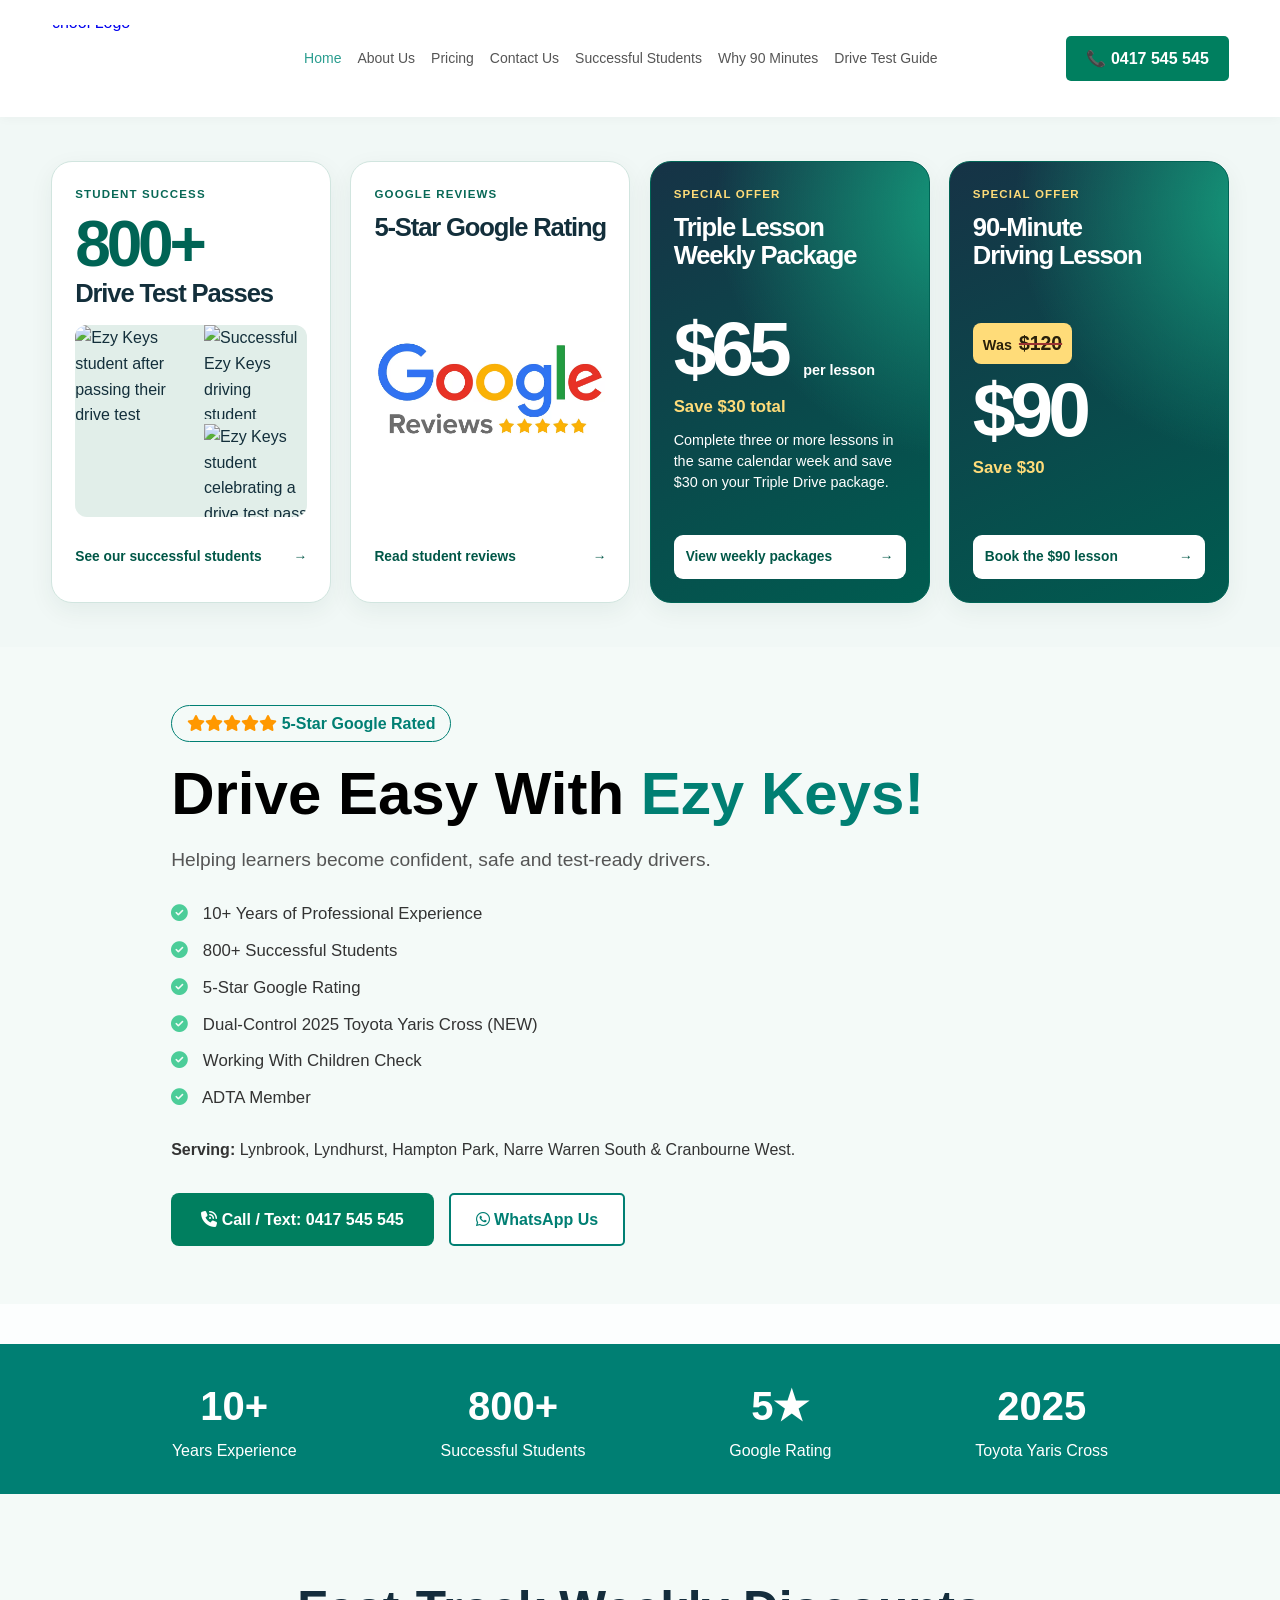
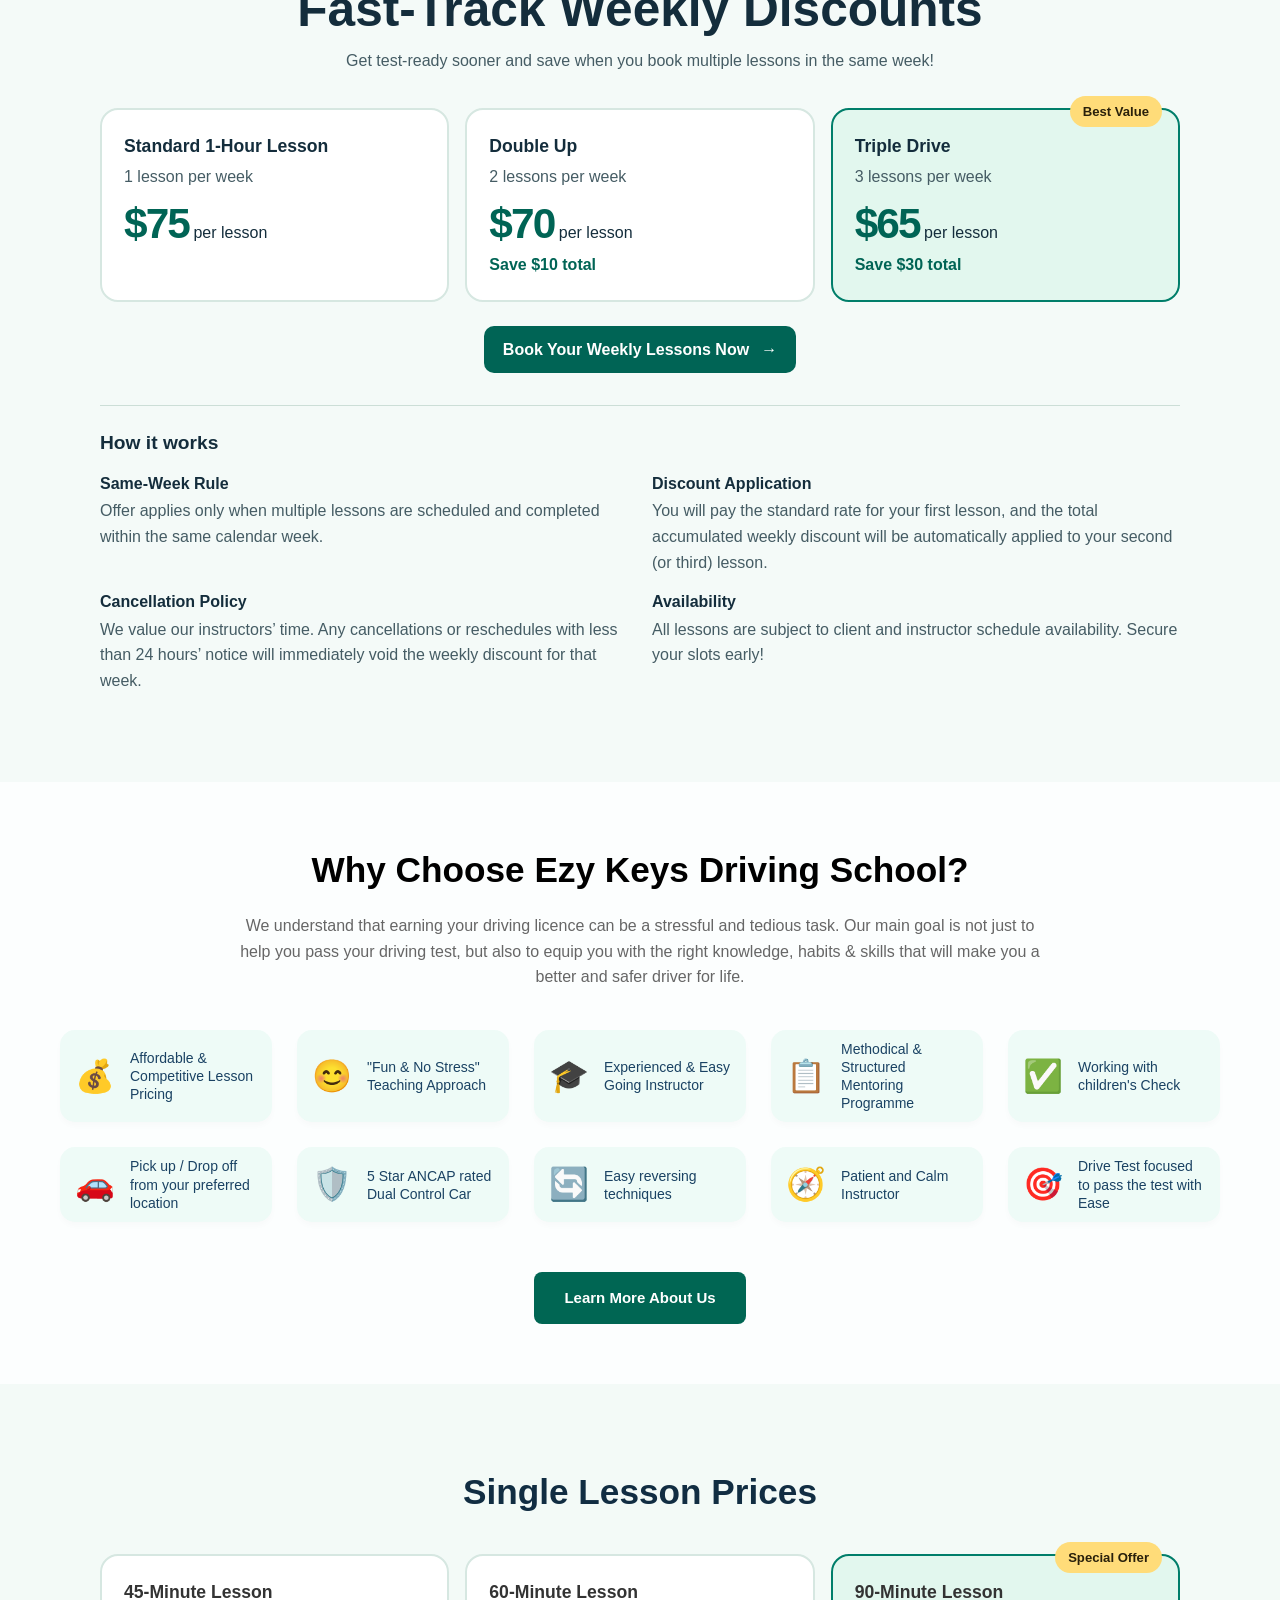
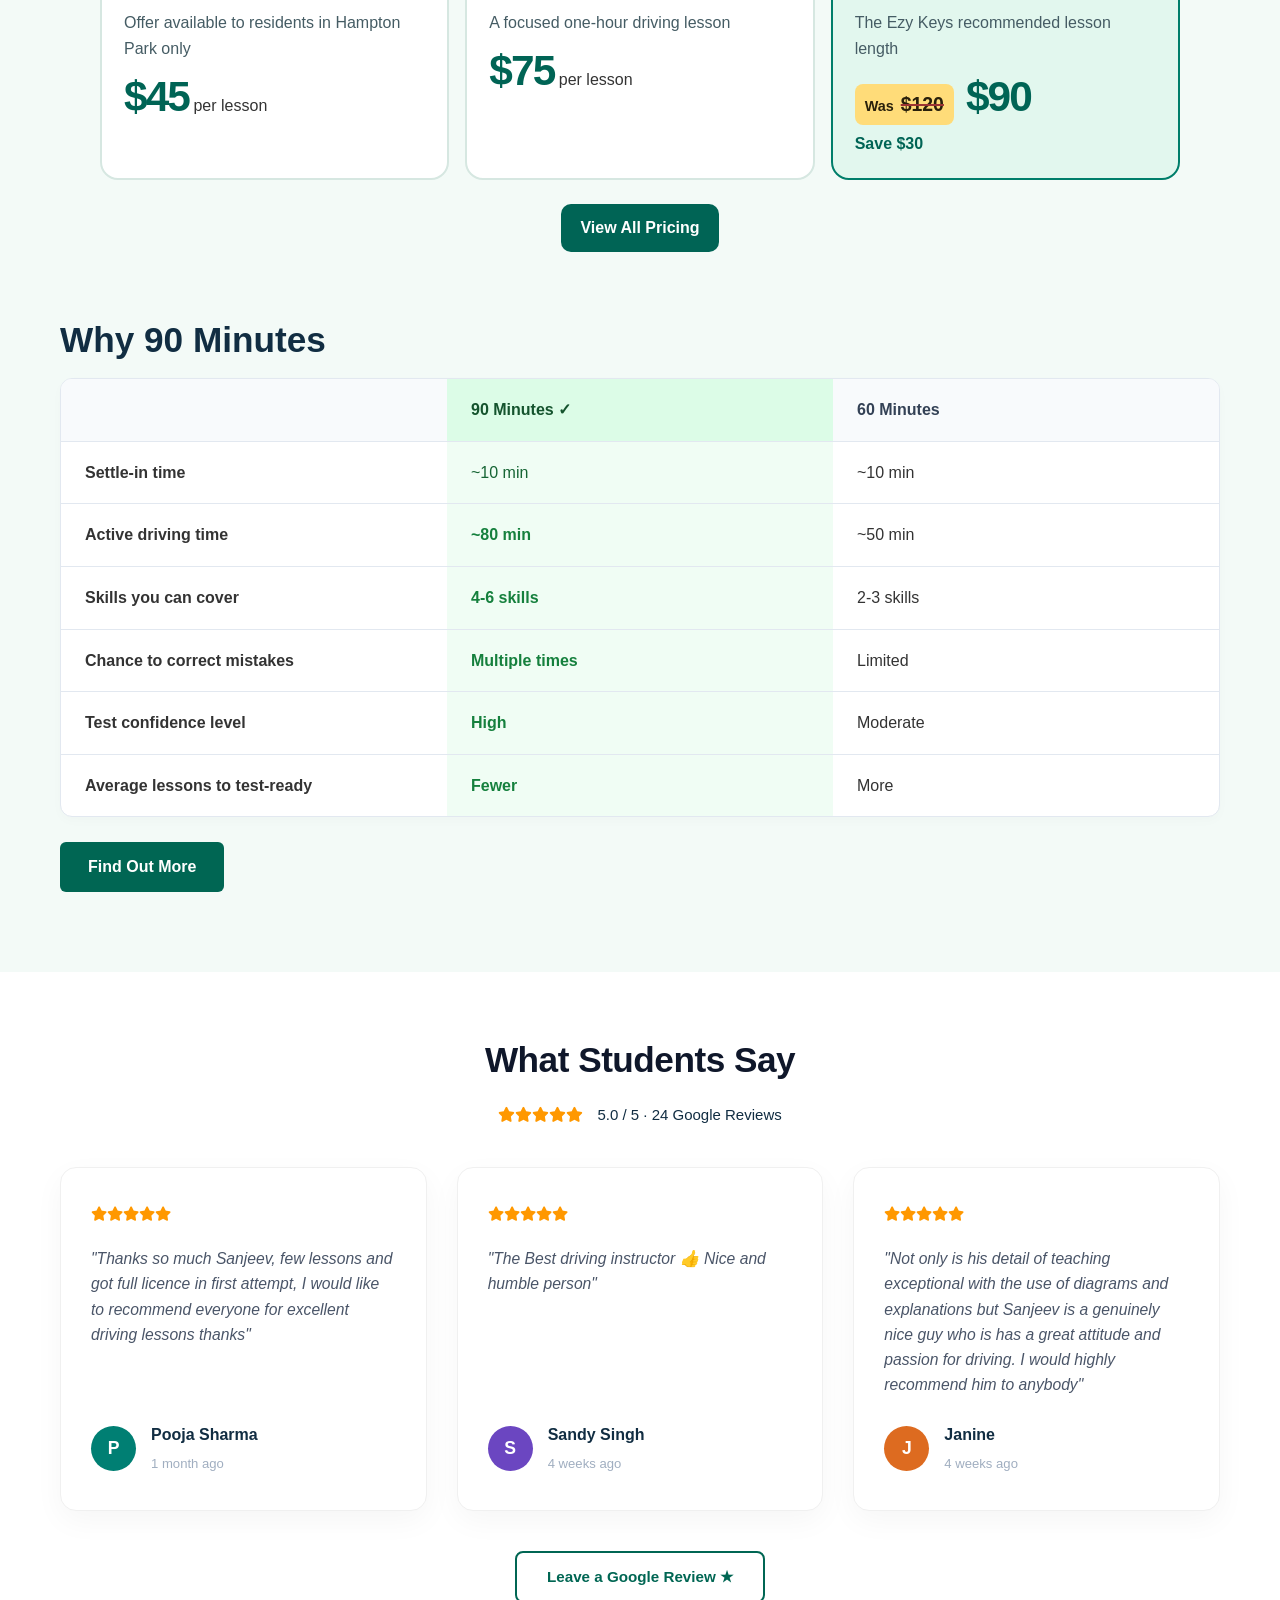
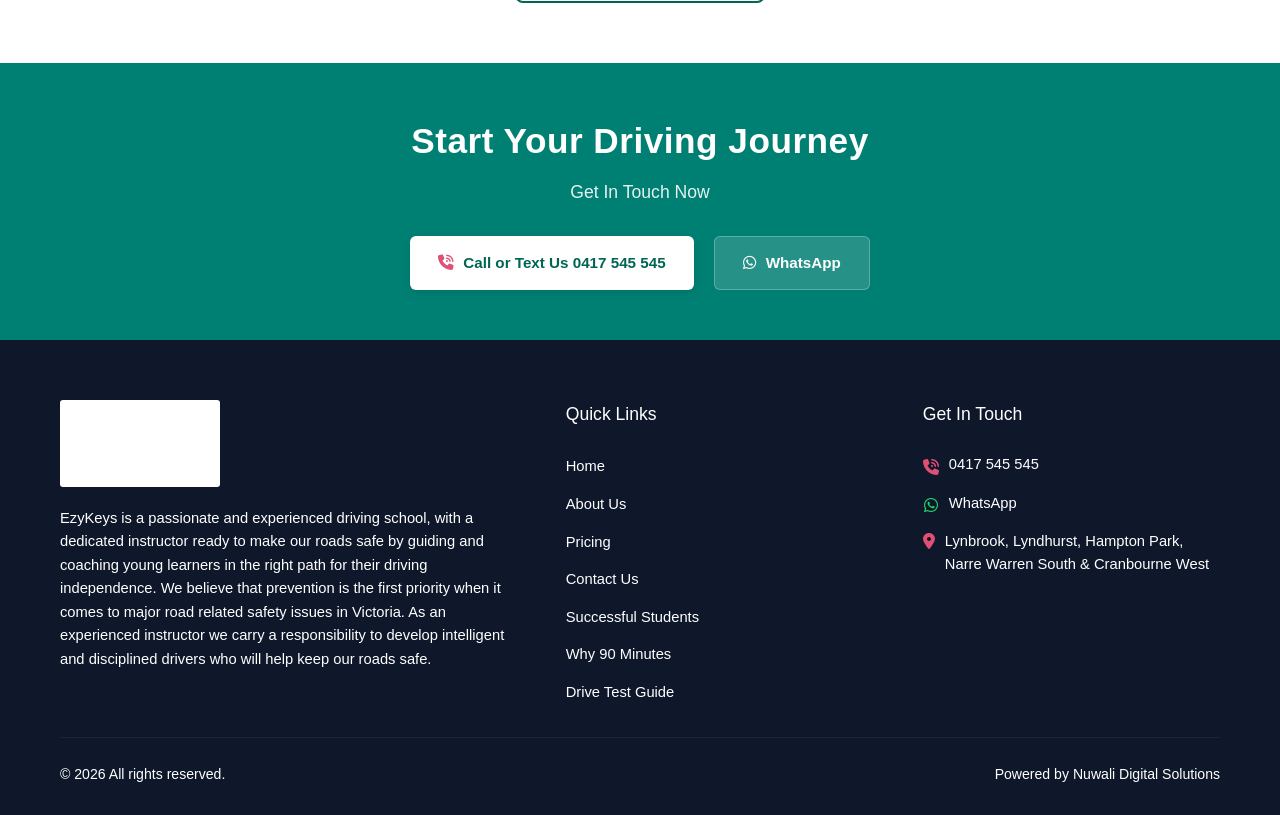
==== commit a065eac5: "Match hero special offers and add supplied Google Reviews image" ====
--- a/homepage-preview.html
+++ b/homepage-preview.html
@@ -2871,6 +2871,8 @@
     .ezy-highlight-quotes p { margin: 0 0 5px; }
     .ezy-highlight-quotes cite { color: #386057; font-size: .75rem; font-style: normal; font-weight: 700; }
 
+    .ezy-highlight-review-image { display: flex; align-items: center; flex: 1; min-height: 0; }
+    .ezy-highlight-review-image img { display: block; width: 100%; height: auto; }
     .ezy-highlight-weekly { background: #e3f5ed; border-color: #add8ca; }
     .ezy-highlight-details { display: grid; gap: 9px; align-content: center; flex: 1; }
     .ezy-highlight-details p { margin: 0; }
@@ -2971,12 +2973,12 @@
         .ezy-highlight { gap: 4px; padding: 8px; }
         .ezy-highlight h2 { font-size: .94rem; }
         .ezy-highlight-eyebrow, .ezy-highlight-saving { line-height: 1.2; }
-        .ezy-highlight-special .ezy-highlight-details {
+        .ezy-highlight-special:not(.ezy-highlight-weekly) .ezy-highlight-details {
             grid-template-columns: max-content minmax(0, 1fr);
             align-items: baseline;
         }
         .ezy-highlight-special .ezy-highlight-number { font-size: 2rem; }
-        .ezy-highlight-special .ezy-highlight-saving { grid-column: 1 / -1; }
+        .ezy-highlight-special:not(.ezy-highlight-weekly) .ezy-highlight-saving { grid-column: 1 / -1; }
     }
 </style>
 </head>
@@ -3043,25 +3045,17 @@
             <article class="ezy-highlight ezy-highlight-reviews">
                 <div>
                     <p class="ezy-highlight-eyebrow">Google reviews</p>
-                    <p class="ezy-highlight-stars" aria-label="5 stars">★★★★★</p>
                     <h2>5-Star Google Rating</h2>
                 </div>
-                <div class="ezy-highlight-quotes">
-                    <blockquote>
-                        <p>“Thanks so much Sanjeev, few lessons and got full licence in first attempt…”</p>
-                        <cite>Pooja Sharma</cite>
-                    </blockquote>
-                    <blockquote>
-                        <p>“The Best driving instructor<span class="ezy-highlight-desktop-copy"> 👍 Nice and humble person</span><span class="ezy-highlight-mobile-copy">…</span>”</p>
-                        <cite>Sandy Singh</cite>
-                    </blockquote>
+                <div class="ezy-highlight-review-image">
+                    <img src="[data-uri]" alt="Google Reviews with five gold stars" width="900" height="506" decoding="async">
                 </div>
                 <a class="ezy-highlight-link" href="#testimonials"><span class="ezy-highlight-desktop-copy">Read student reviews</span><span class="ezy-highlight-mobile-copy">Read Reviews</span><span aria-hidden="true">→</span></a>
             </article>
 
-            <article class="ezy-highlight ezy-highlight-weekly">
+            <article class="ezy-highlight ezy-highlight-weekly ezy-highlight-special">
                 <div>
-                    <p class="ezy-highlight-eyebrow">Weekly package</p>
+                    <p class="ezy-highlight-eyebrow">Special offer</p>
                     <h2>Triple Lesson<br>Weekly Package</h2>
                 </div>
                 <div class="ezy-highlight-details">
